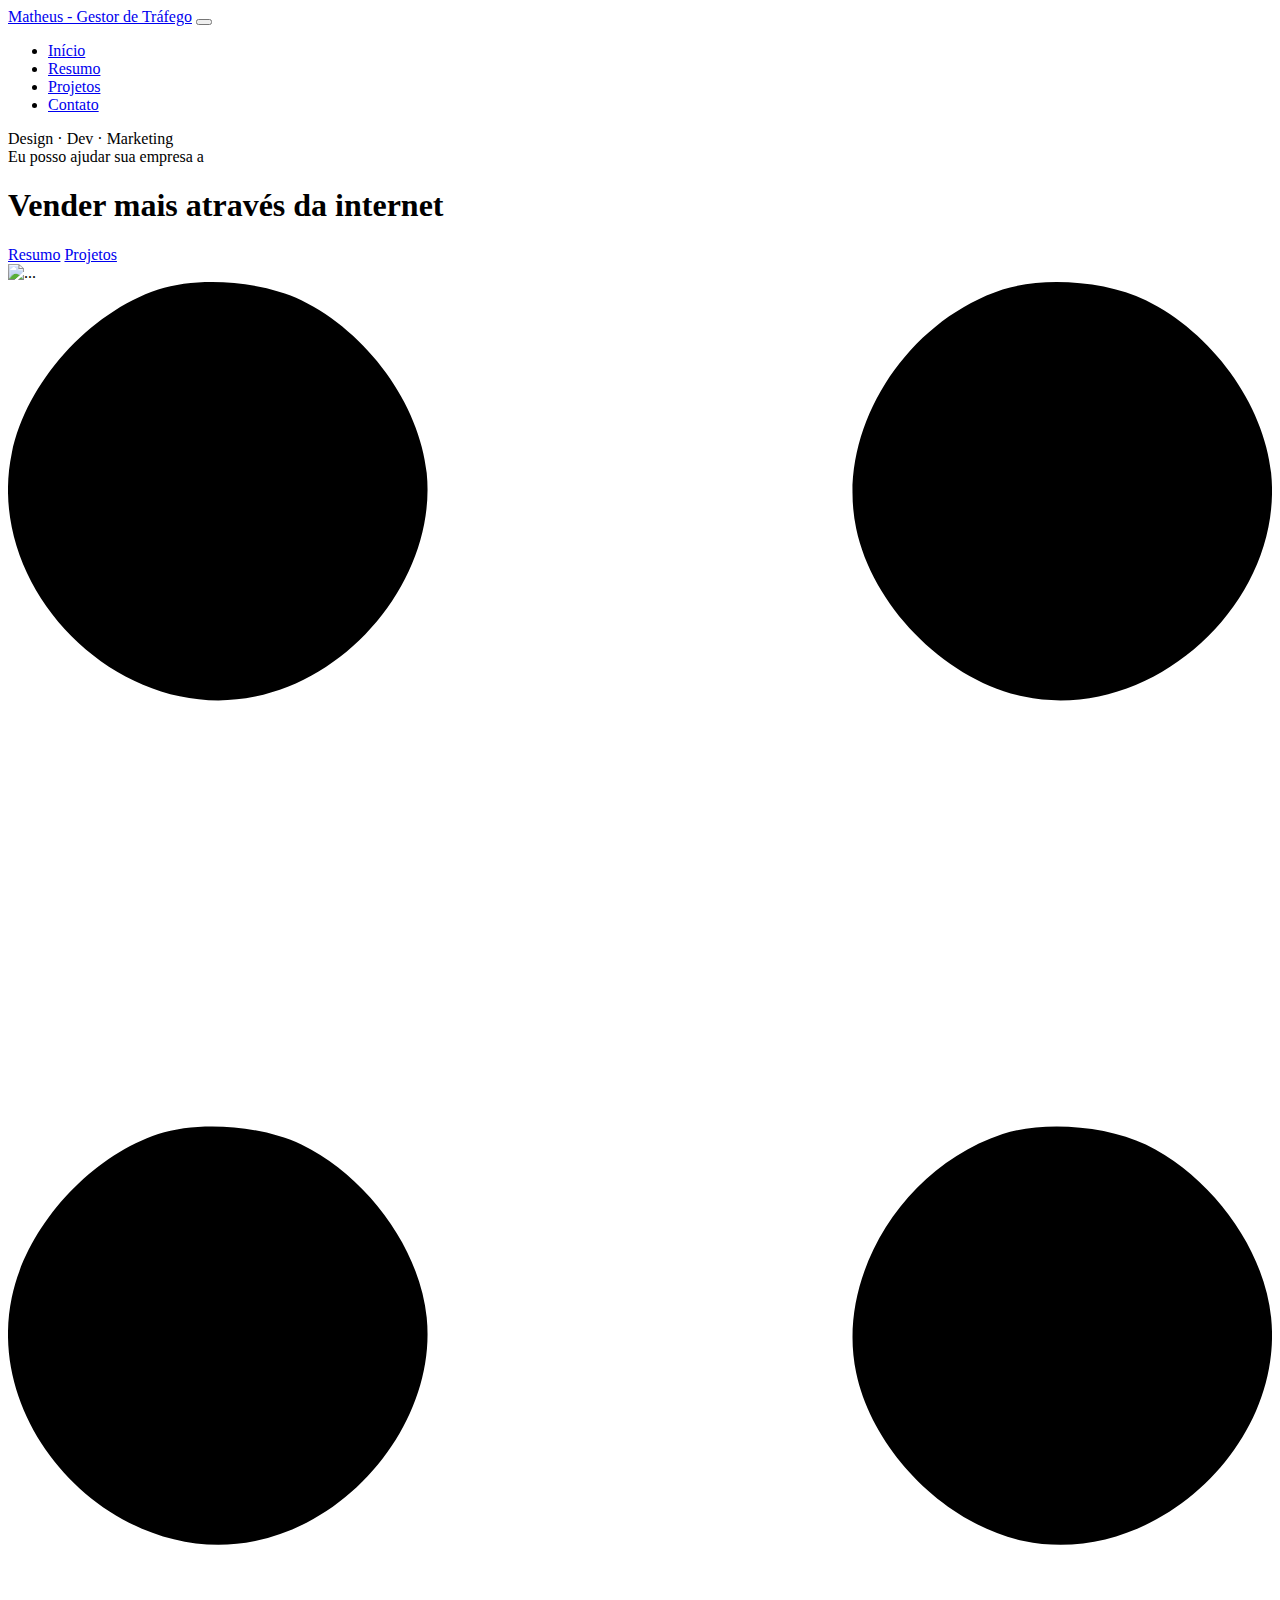
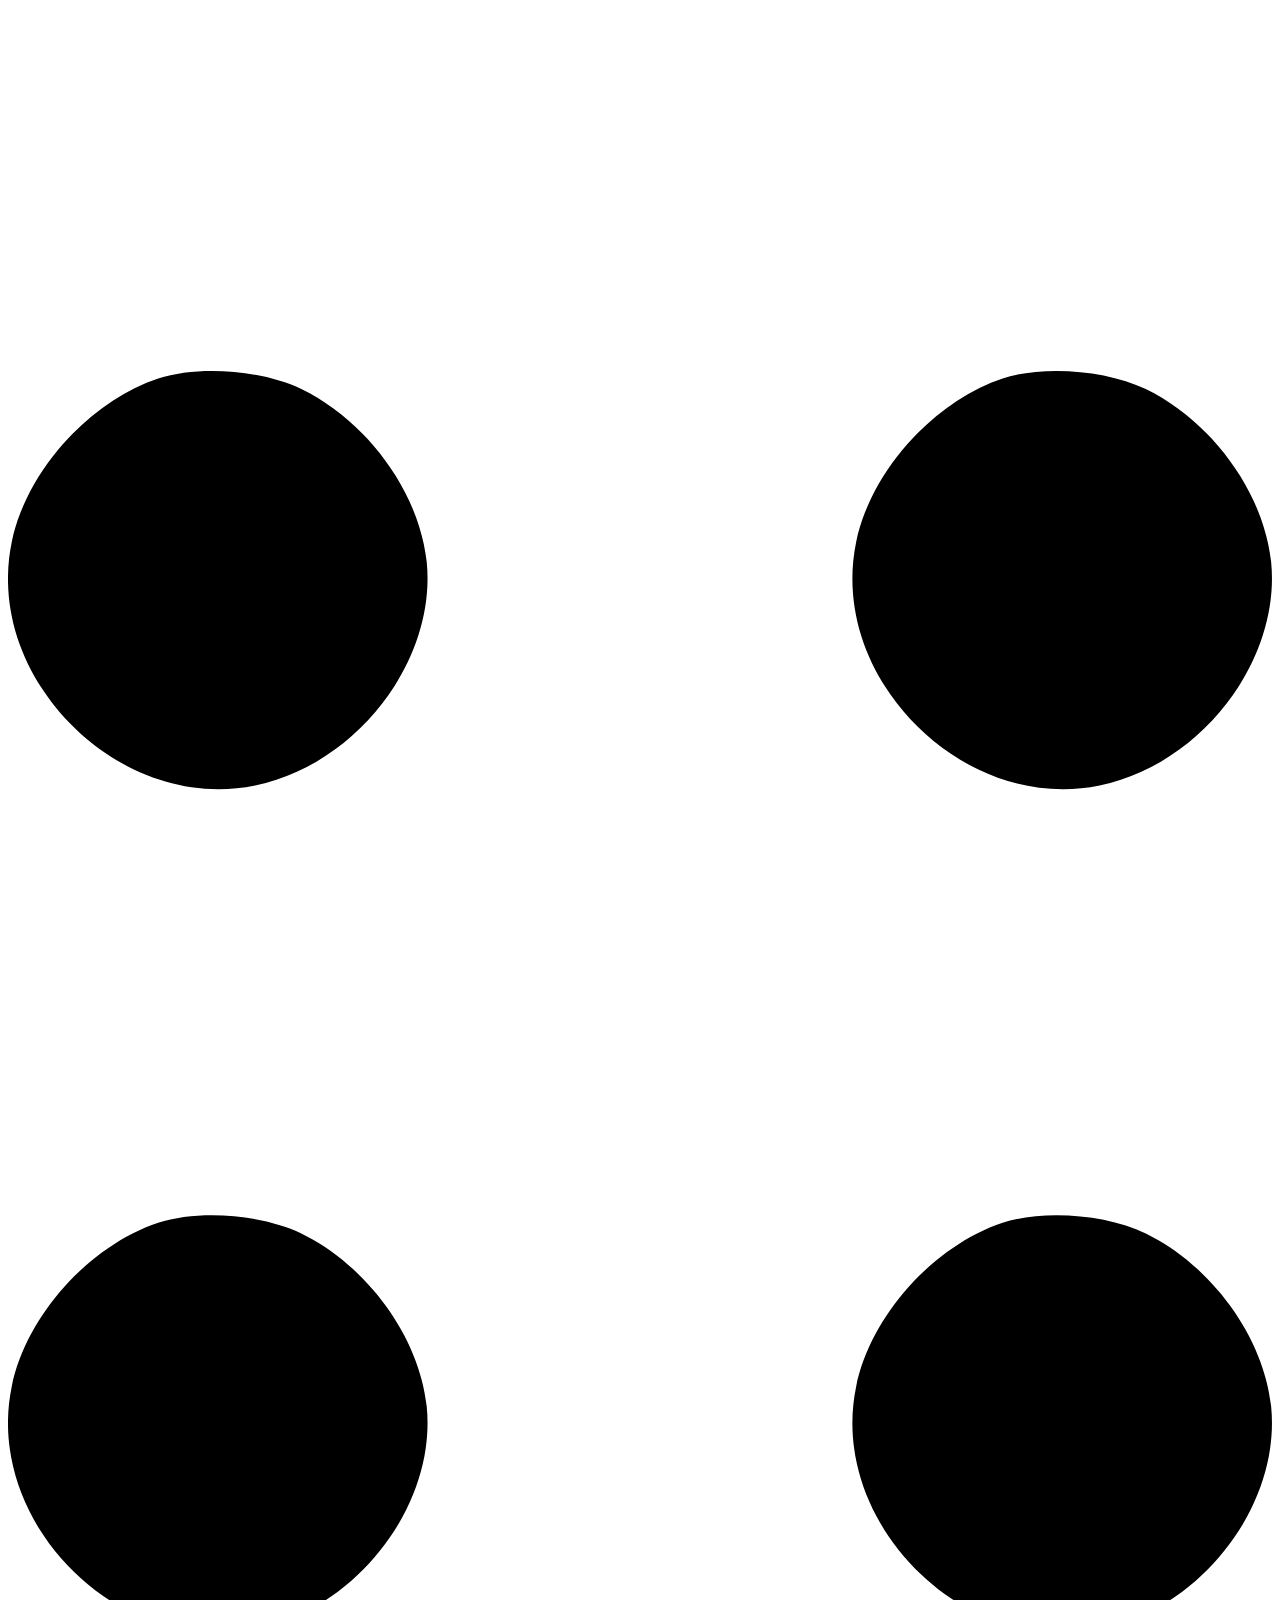
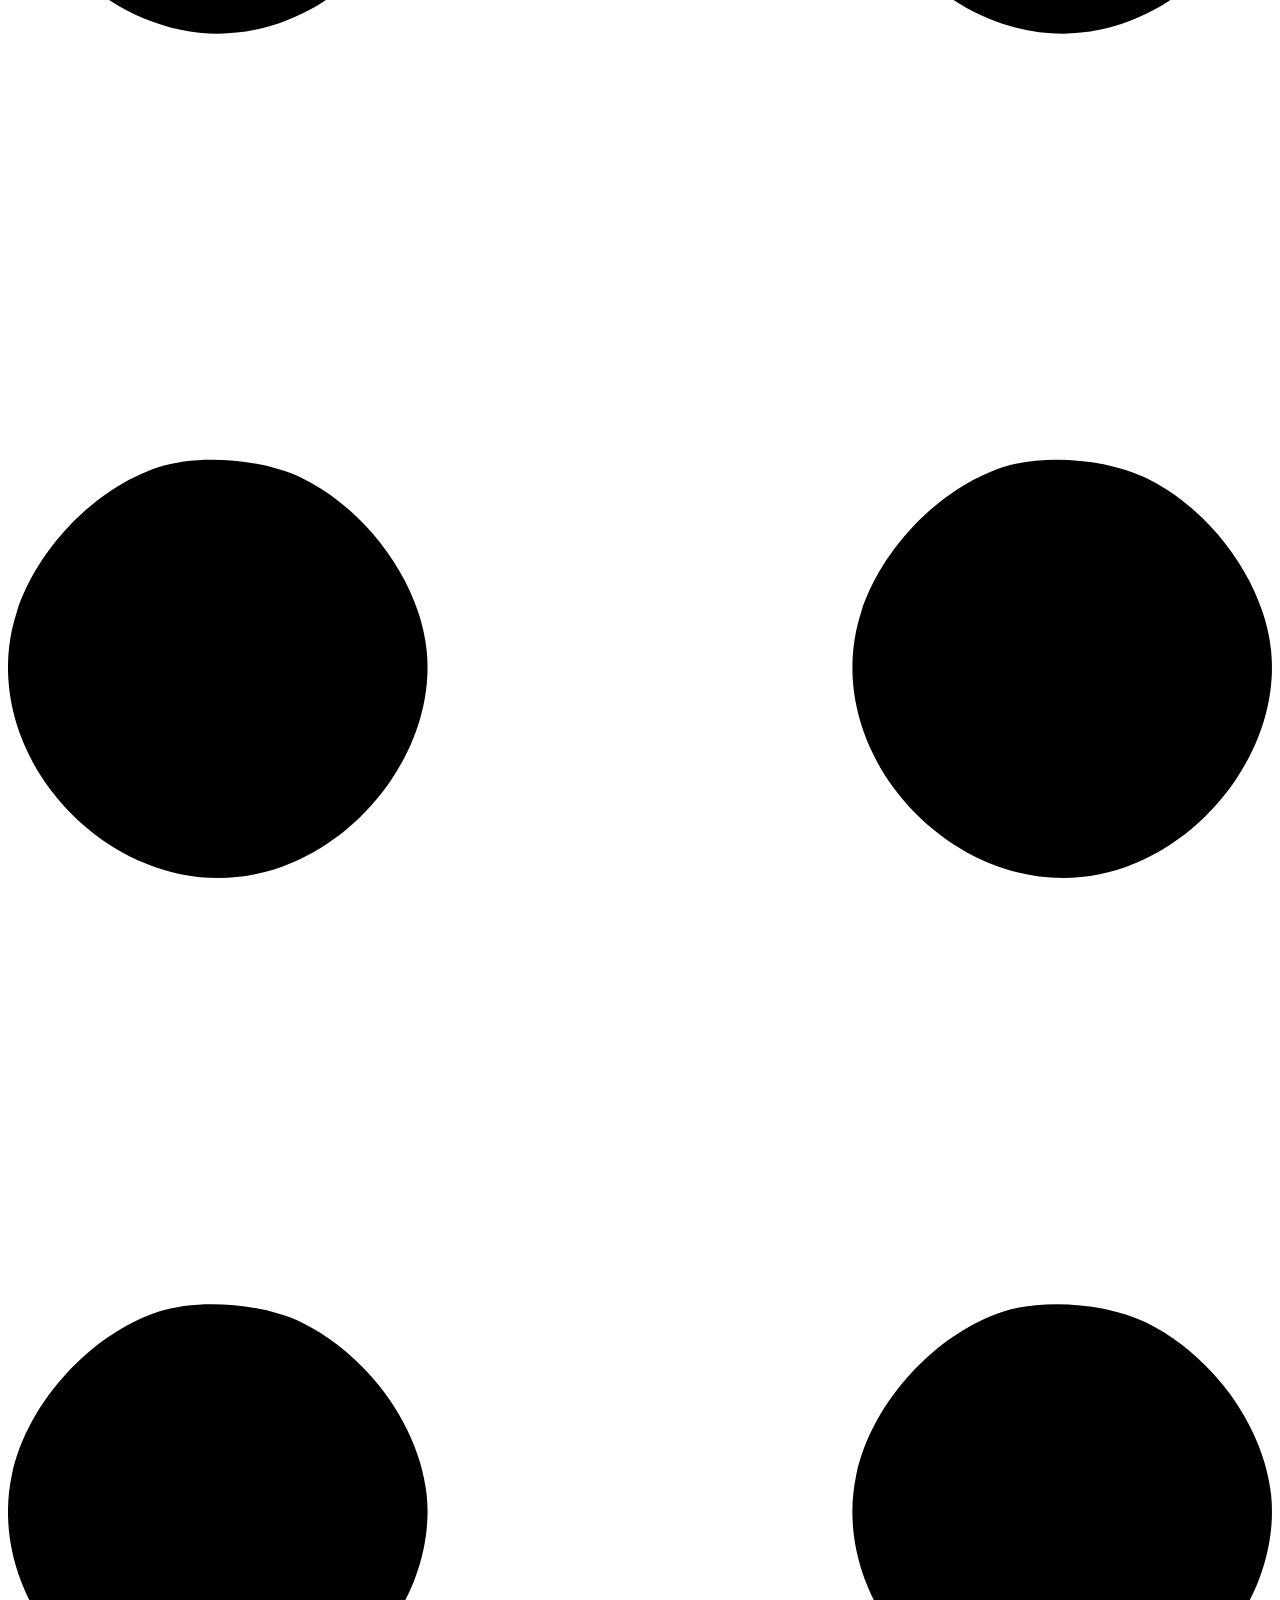
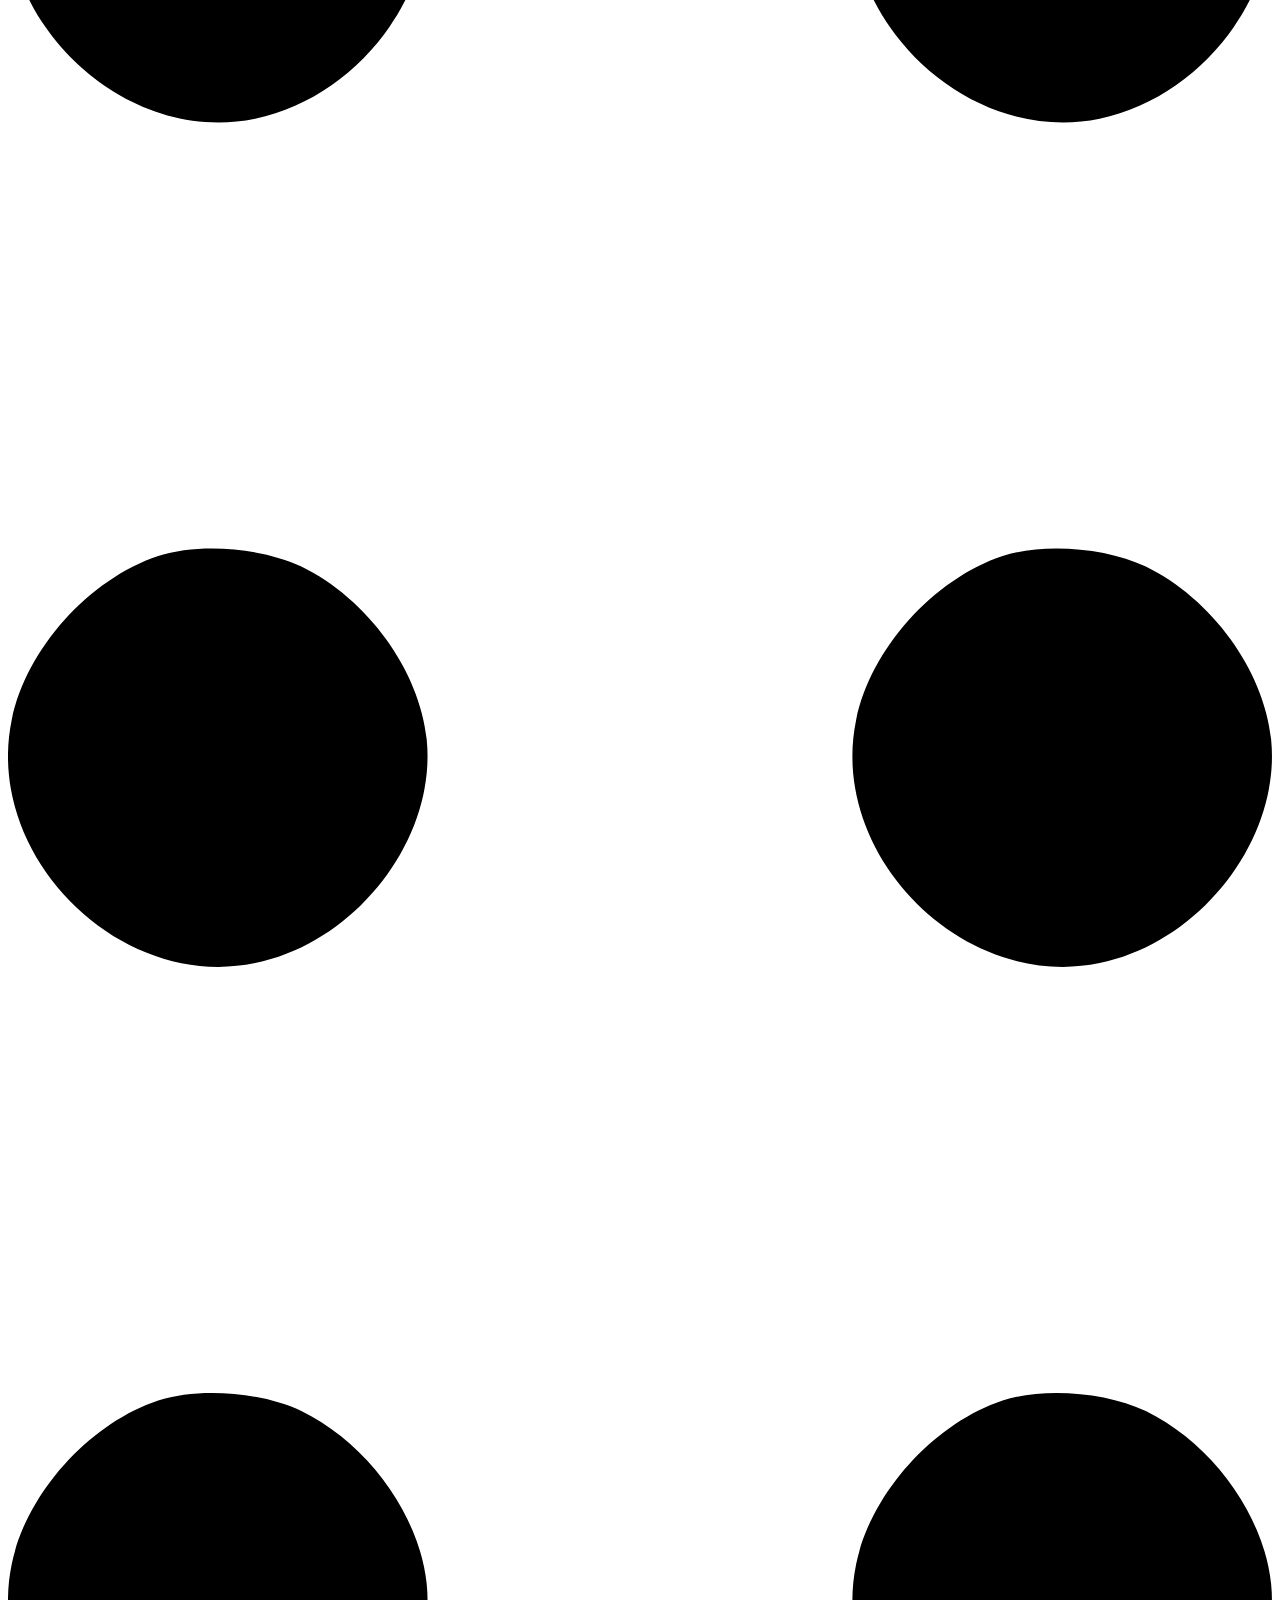
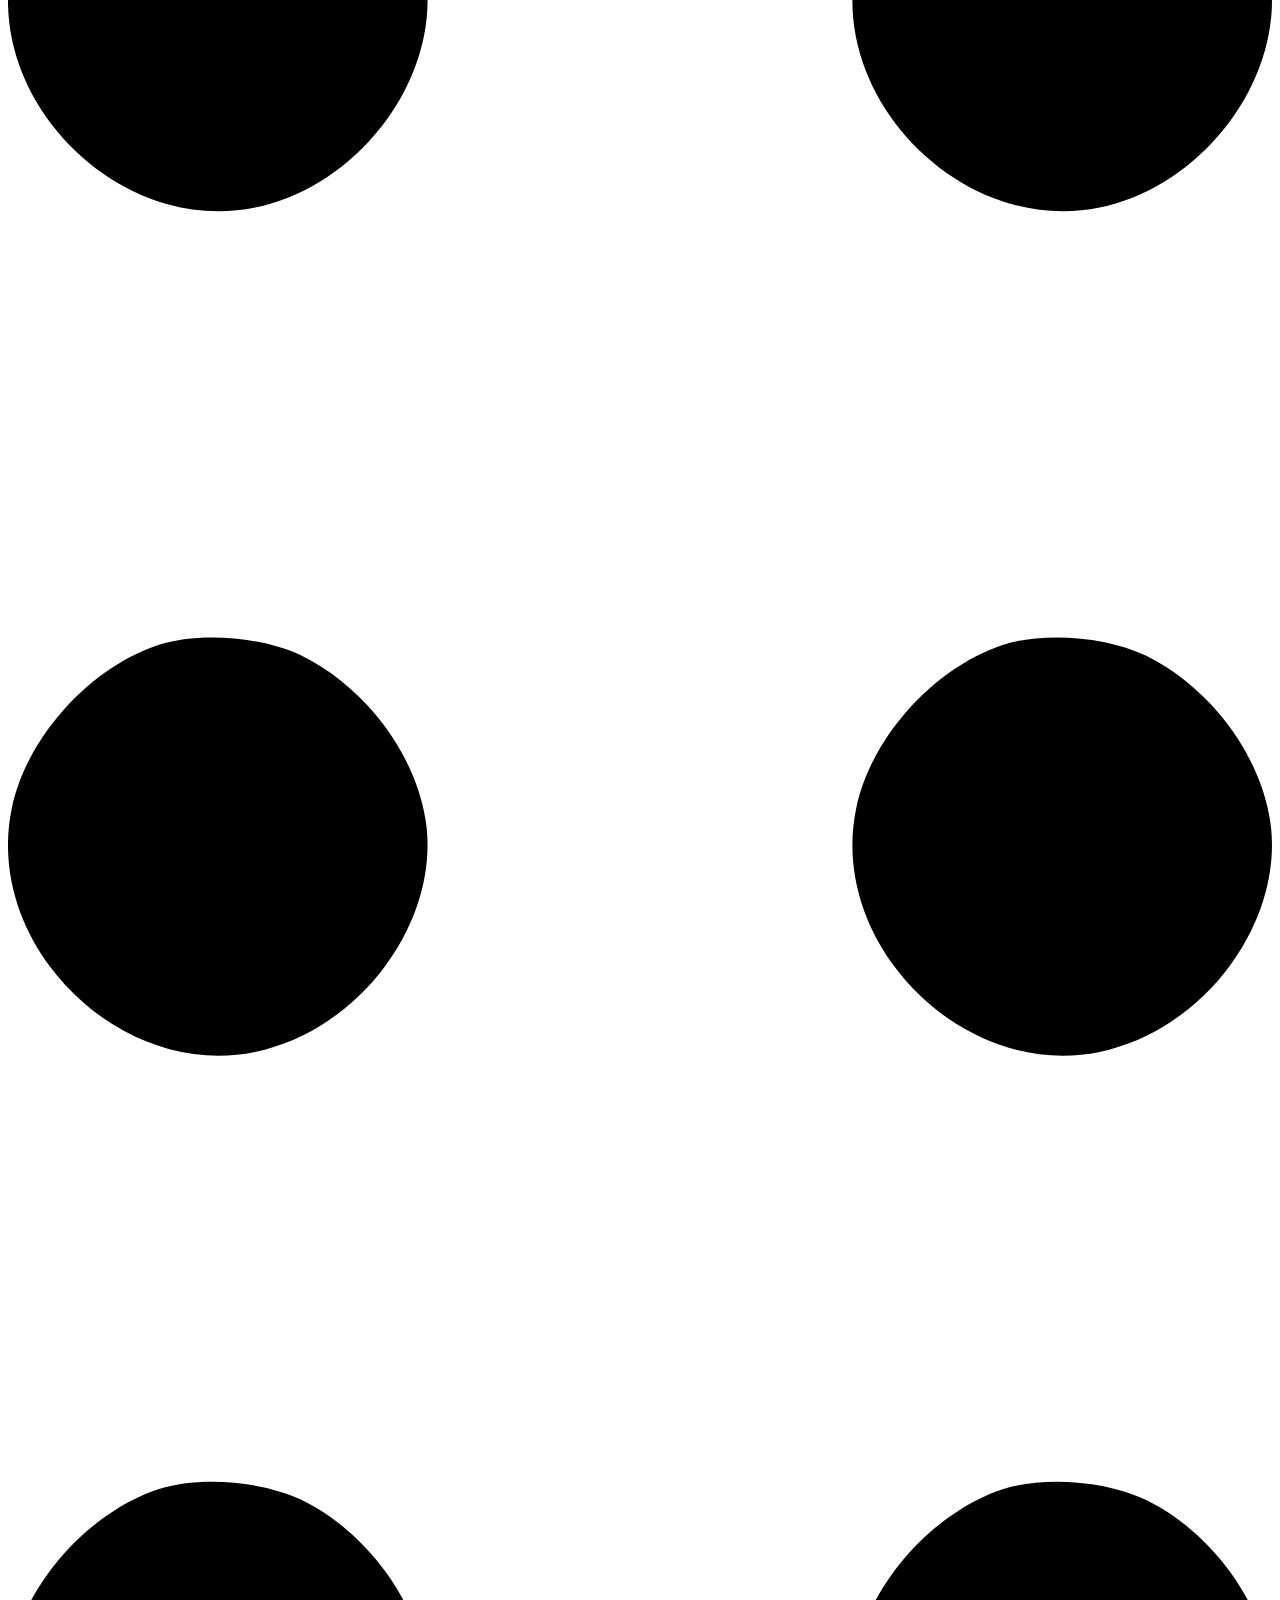
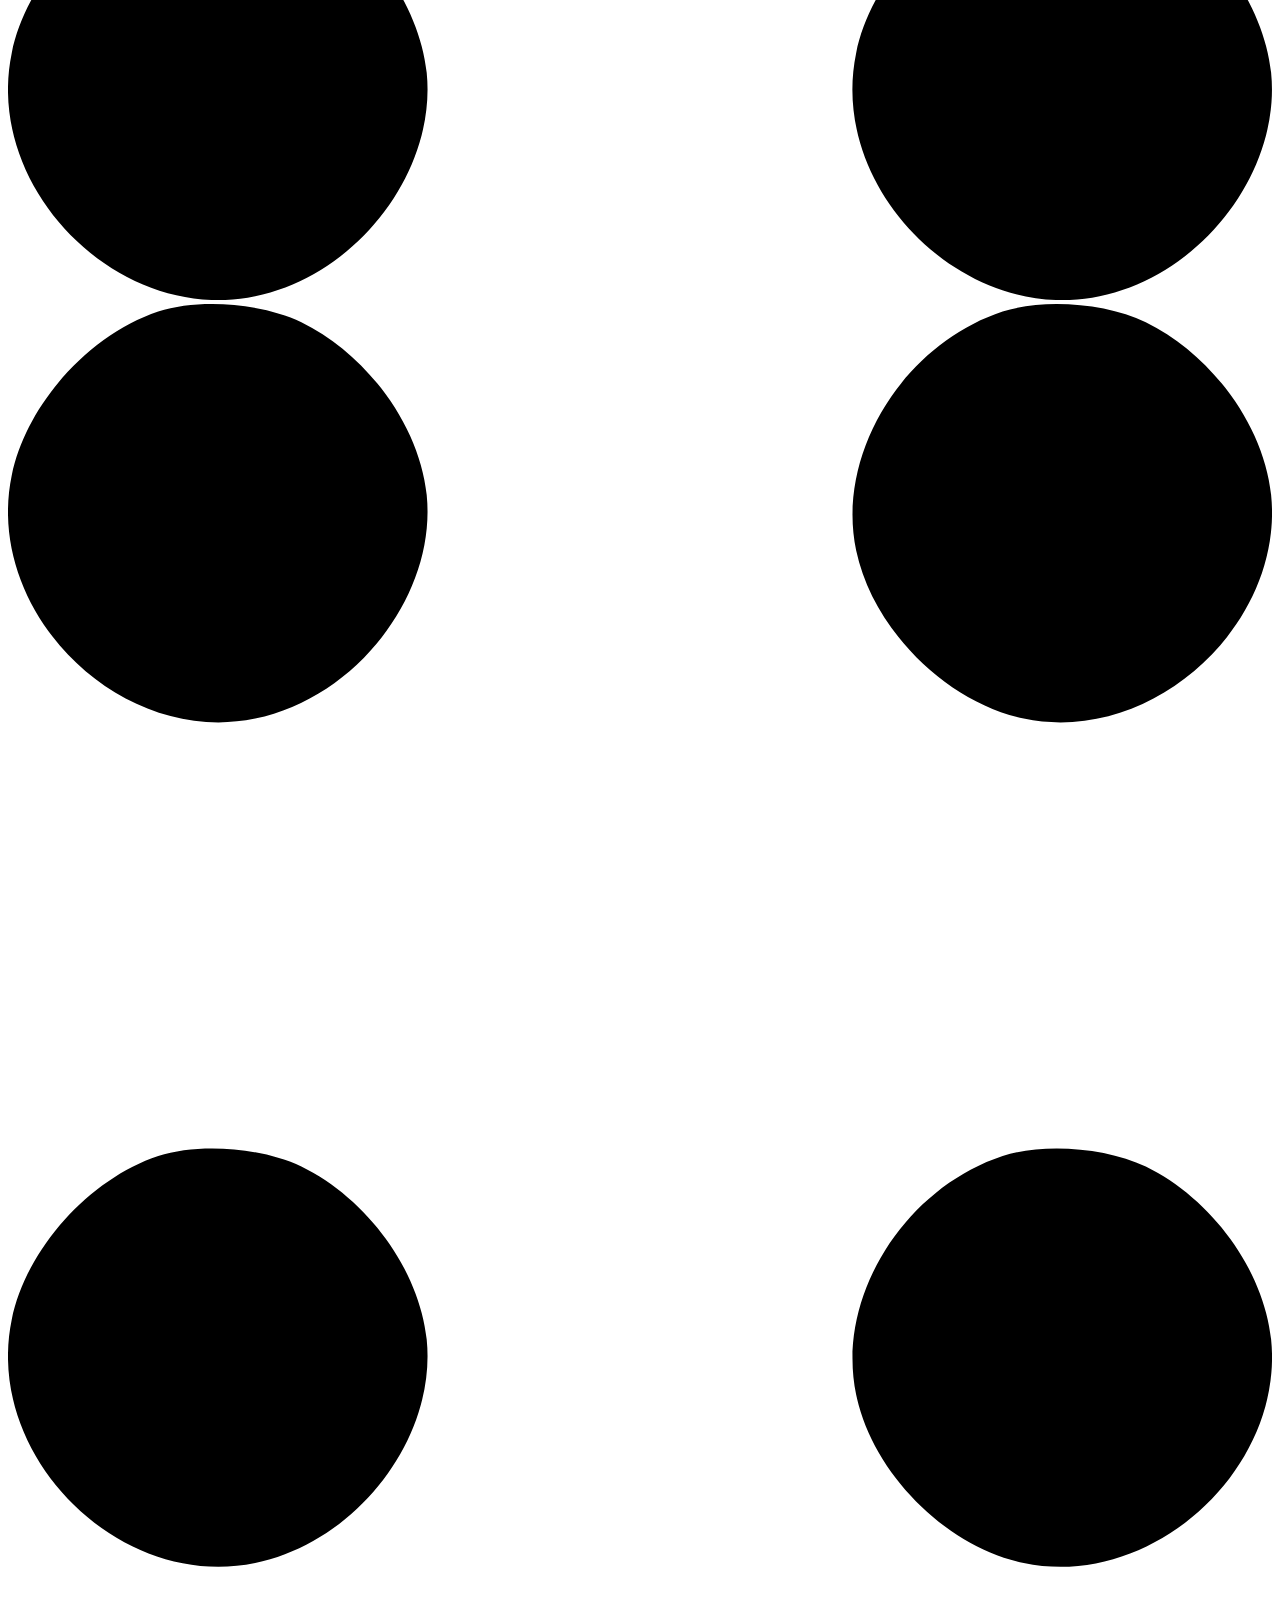
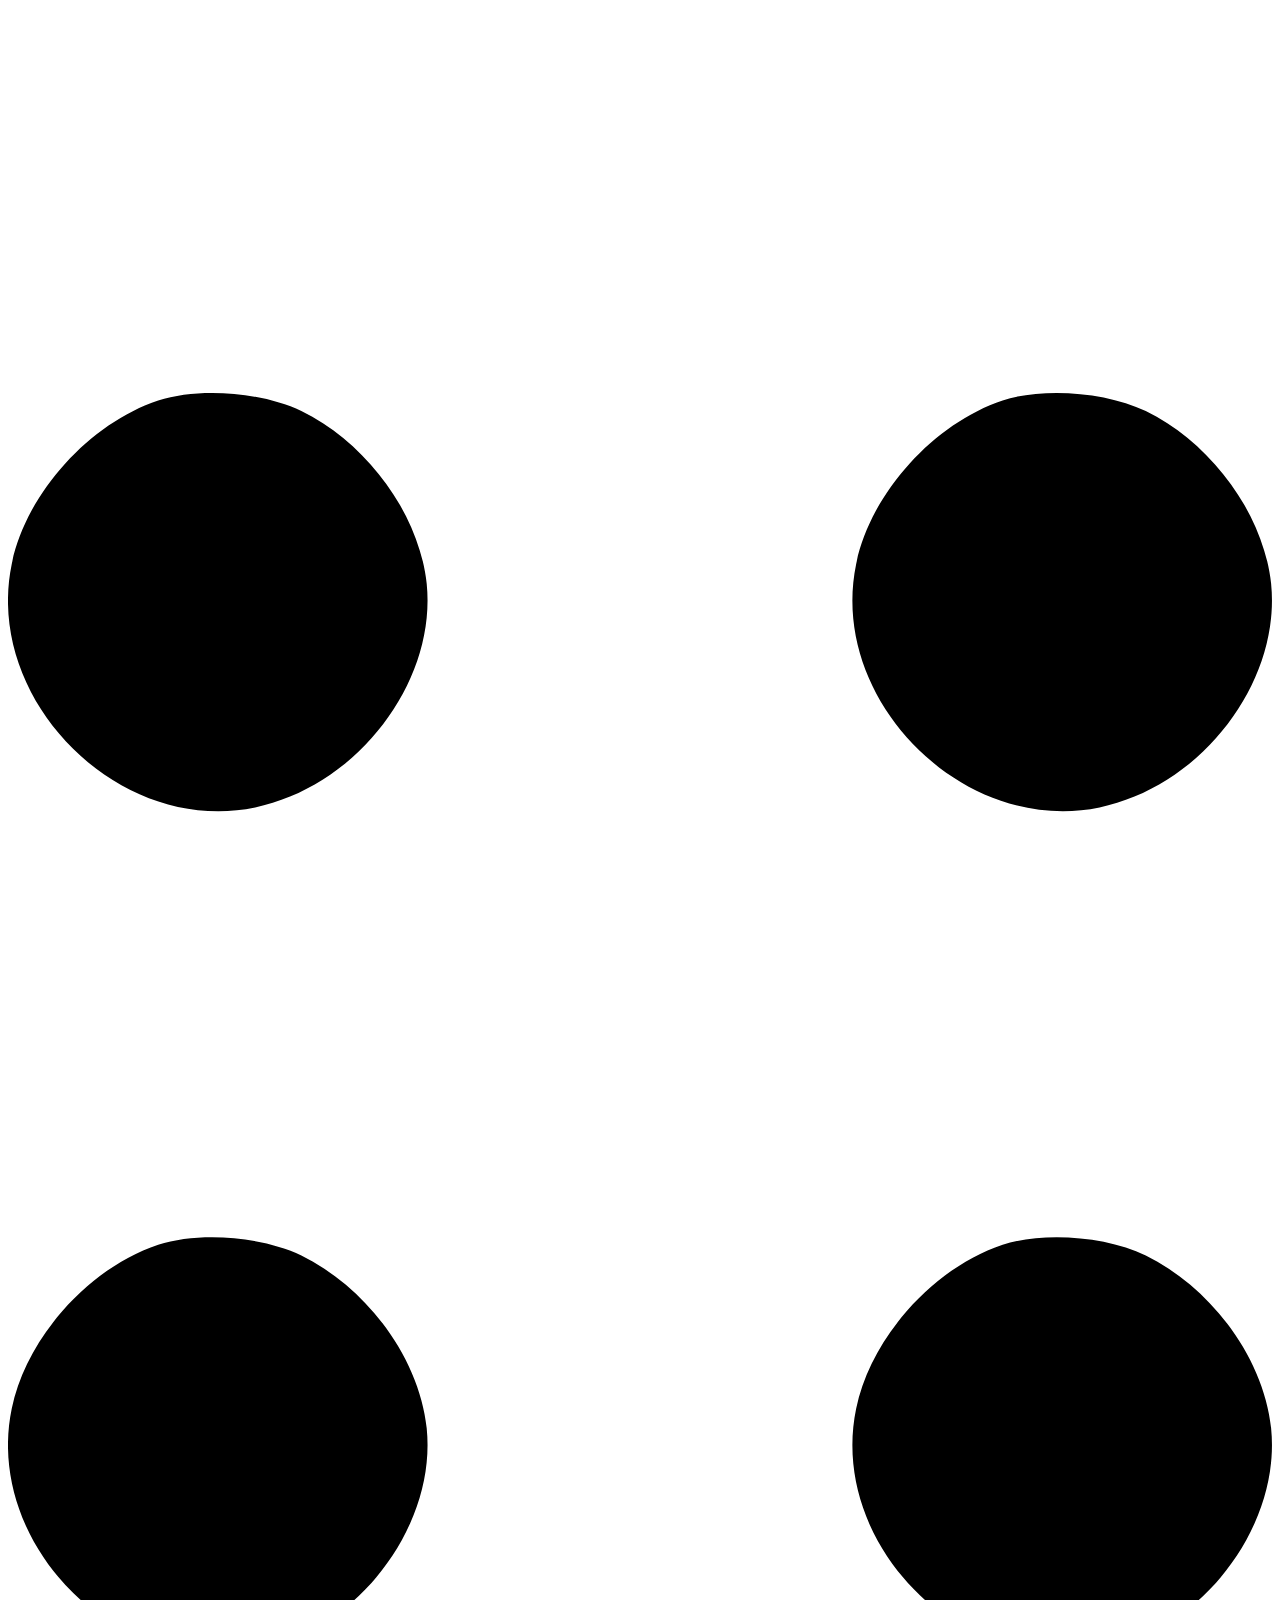
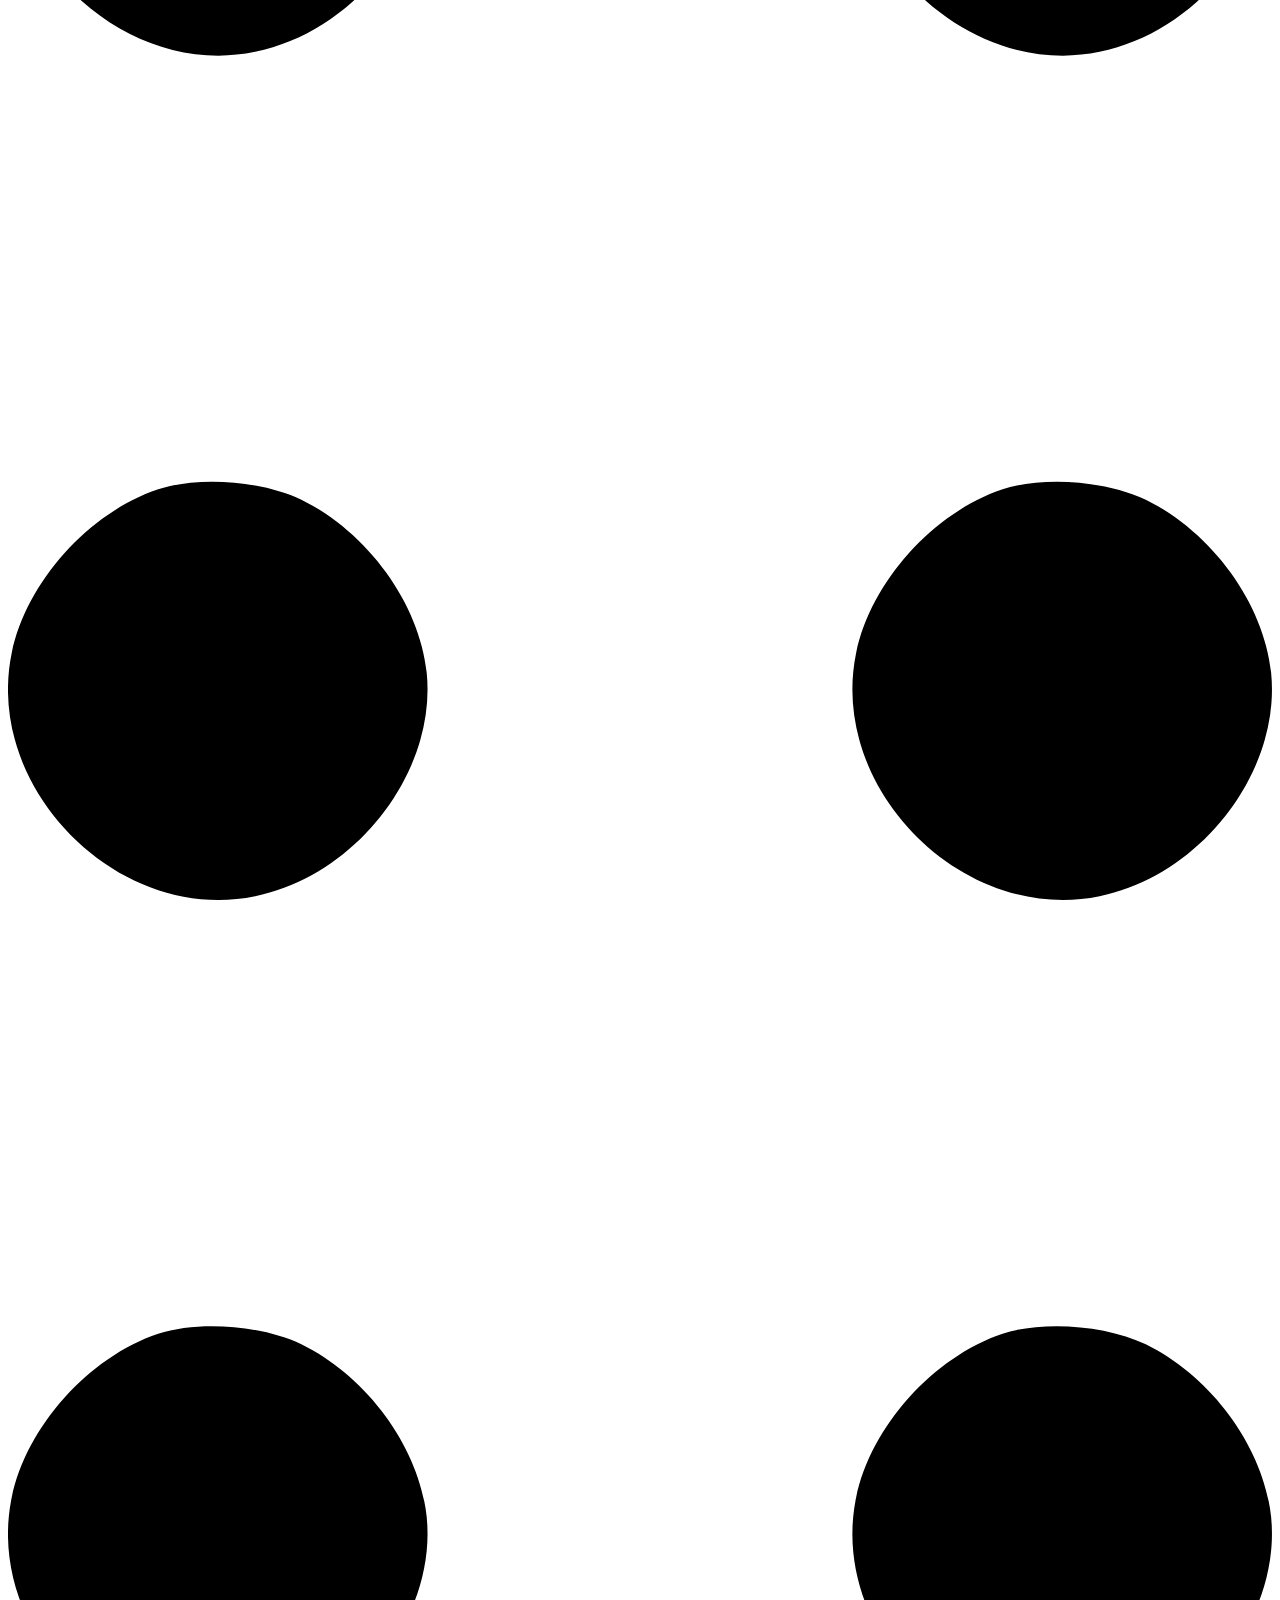
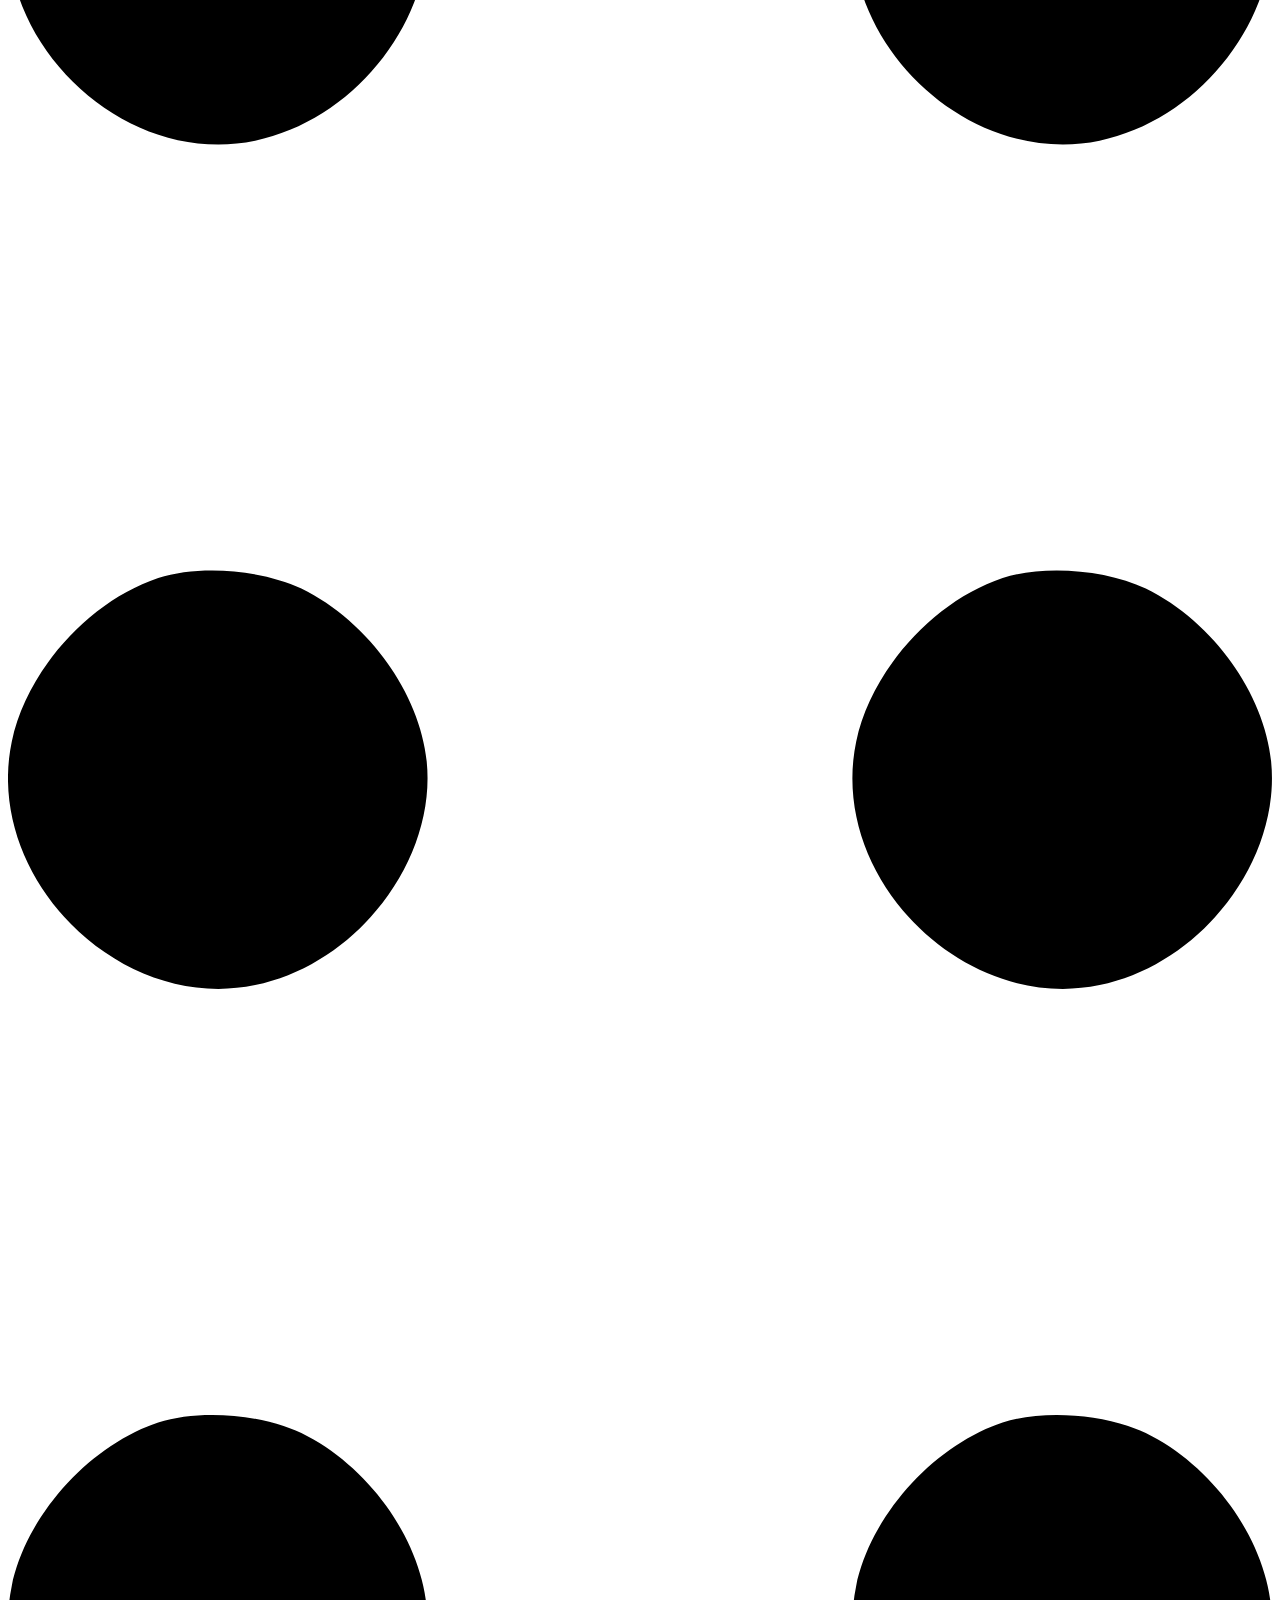
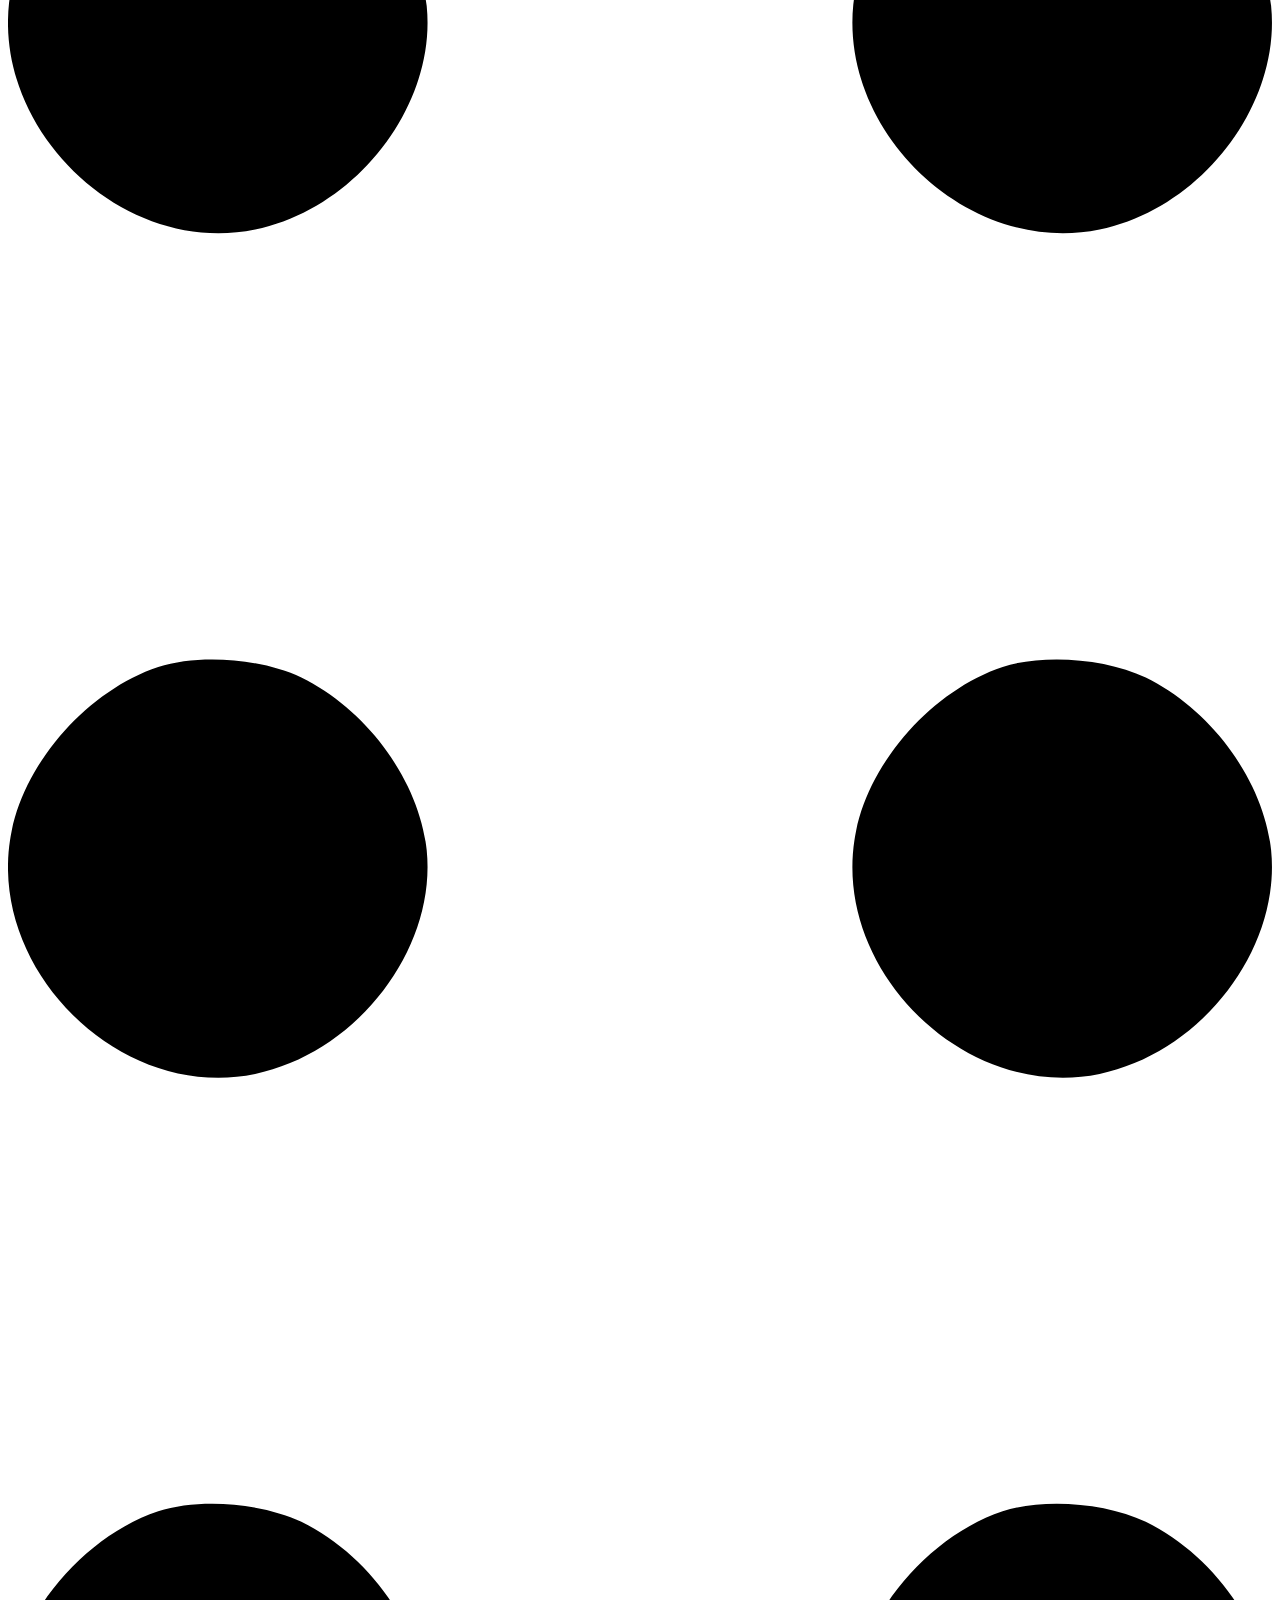
==== index.html @ b9c0b517 "Create index.html" ====
<!DOCTYPE html>
<html lang="en">
    <head>
        <meta charset="utf-8" />
        <meta name="viewport" content="width=device-width, initial-scale=1, shrink-to-fit=no" />
        <meta name="description" content="" />
        <meta name="author" content="" />
        <title>Matheus - Gestor de Tráfego</title>
        <!-- Favicon-->
        <link rel="icon" type="image/x-icon" href="assets/favicon.ico" />
        <!-- Custom Google font-->
        <link rel="preconnect" href="https://fonts.googleapis.com" />
        <link rel="preconnect" href="https://fonts.gstatic.com" crossorigin />
        <link href="https://fonts.googleapis.com/css2?family=Plus+Jakarta+Sans:wght@100;200;300;400;500;600;700;800;900&amp;display=swap" rel="stylesheet" />
        <!-- Bootstrap icons-->
        <link href="https://cdn.jsdelivr.net/npm/bootstrap-icons@1.8.1/font/bootstrap-icons.css" rel="stylesheet" />
        <!-- Core theme CSS (includes Bootstrap)-->
        <link href="css/styles.css" rel="stylesheet" />
    </head>
    <body class="d-flex flex-column h-100">
        <main class="flex-shrink-0">
            <!-- Navigation-->
            <nav class="navbar navbar-expand-lg navbar-light bg-white py-3">
                <div class="container px-5">
                    <a class="navbar-brand" href="index.html"><span class="fw-bolder text-primary">Matheus - Gestor de Tráfego</span></a>
                    <button class="navbar-toggler" type="button" data-bs-toggle="collapse" data-bs-target="#navbarSupportedContent" aria-controls="navbarSupportedContent" aria-expanded="false" aria-label="Toggle navigation"><span class="navbar-toggler-icon"></span></button>
                    <div class="collapse navbar-collapse" id="navbarSupportedContent">
                        <ul class="navbar-nav ms-auto mb-2 mb-lg-0 small fw-bolder">
                            <li class="nav-item"><a class="nav-link" href="index.html">Início</a></li>
                            <li class="nav-item"><a class="nav-link" href="resume.html">Resumo</a></li>
                            <li class="nav-item"><a class="nav-link" href="projects.html">Projetos</a></li>
                            <li class="nav-item"><a class="nav-link" href="contact.html">Contato</a></li>
                        </ul>
                    </div>
                </div>
            </nav>
            <!-- Header-->
            <header class="py-5">
                <div class="container px-5 pb-5">
                    <div class="row gx-5 align-items-center">
                        <div class="col-xxl-5">
                            <!-- Header text content-->
                            <div class="text-center text-xxl-start">
                                <div class="badge bg-gradient-primary-to-secondary text-white mb-4"><div class="text-uppercase">Design &middot; Dev &middot; Marketing</div></div>
                                <div class="fs-3 fw-light text-muted">Eu posso ajudar sua empresa a</div>
                                <h1 class="display-3 fw-bolder mb-5"><span class="text-gradient d-inline">Vender mais através da internet</span></h1>
                                <div class="d-grid gap-3 d-sm-flex justify-content-sm-center justify-content-xxl-start mb-3">
                                    <a class="btn btn-primary btn-lg px-5 py-3 me-sm-3 fs-6 fw-bolder" href="resume.html">Resumo</a>
                                    <a class="btn btn-outline-dark btn-lg px-5 py-3 fs-6 fw-bolder" href="projects.html">Projetos</a>
                                </div>
                            </div>
                        </div>
                        <div class="col-xxl-7">
                            <!-- Header profile picture-->
                            <div class="d-flex justify-content-center mt-5 mt-xxl-0">
                                <div class="profile bg-gradient-primary-to-secondary">
                                    <!-- TIP: For best results, use a photo with a transparent background like the demo example below-->
                                    <!-- Watch a tutorial on how to do this on YouTube (link)-->
                                    <img class="profile-img" src="assets/profile.png" alt="..." />
                                    <div class="dots-1">
                                        <!-- SVG Dots-->
                                        <svg version="1.1" xmlns="http://www.w3.org/2000/svg" xmlns:xlink="http://www.w3.org/1999/xlink" x="0px" y="0px" viewBox="0 0 191.6 1215.4" style="enable-background: new 0 0 191.6 1215.4" xml:space="preserve">
                                            <g transform="translate(0.000000,1280.000000) scale(0.100000,-0.100000)">
                                                <path d="M227.7,12788.6c-105-35-200-141-222-248c-43-206,163-412,369-369c155,32,275,190,260,339c-11,105-90,213-190,262        C383.7,12801.6,289.7,12808.6,227.7,12788.6z"></path>
                                                <path d="M1507.7,12788.6c-151-50-253-216-222-362c25-119,136-230,254-255c194-41,395,142,375,339c-11,105-90,213-190,262        C1663.7,12801.6,1569.7,12808.6,1507.7,12788.6z"></path>
                                                <path d="M227.7,11508.6c-105-35-200-141-222-248c-43-206,163-412,369-369c155,32,275,190,260,339c-11,105-90,213-190,262        C383.7,11521.6,289.7,11528.6,227.7,11508.6z"></path>
                                                <path d="M1507.7,11508.6c-151-50-253-216-222-362c25-119,136-230,254-255c194-41,395,142,375,339c-11,105-90,213-190,262        C1663.7,11521.6,1569.7,11528.6,1507.7,11508.6z"></path>
                                                <path d="M227.7,10228.6c-105-35-200-141-222-248c-43-206,163-412,369-369c155,32,275,190,260,339c-11,105-90,213-190,262        C383.7,10241.6,289.7,10248.6,227.7,10228.6z"></path>
                                                <path d="M1507.7,10228.6c-105-35-200-141-222-248c-43-206,163-412,369-369c155,32,275,190,260,339c-11,105-90,213-190,262        C1663.7,10241.6,1569.7,10248.6,1507.7,10228.6z"></path>
                                                <path d="M227.7,8948.6c-105-35-200-141-222-248c-43-206,163-412,369-369c155,32,275,190,260,339c-11,105-90,213-190,262        C383.7,8961.6,289.7,8968.6,227.7,8948.6z"></path>
                                                <path d="M1507.7,8948.6c-105-35-200-141-222-248c-43-206,163-412,369-369c155,32,275,190,260,339c-11,105-90,213-190,262        C1663.7,8961.6,1569.7,8968.6,1507.7,8948.6z"></path>
                                                <path d="M227.7,7668.6c-105-35-200-141-222-248c-43-206,163-412,369-369c155,32,275,190,260,339c-11,105-90,213-190,262        C383.7,7681.6,289.7,7688.6,227.7,7668.6z"></path>
                                                <path d="M1507.7,7668.6c-105-35-200-141-222-248c-43-206,163-412,369-369c155,32,275,190,260,339c-11,105-90,213-190,262        C1663.7,7681.6,1569.7,7688.6,1507.7,7668.6z"></path>
                                                <path d="M227.7,6388.6c-105-35-200-141-222-248c-43-206,163-412,369-369c155,32,275,190,260,339c-11,105-90,213-190,262        C383.7,6401.6,289.7,6408.6,227.7,6388.6z"></path>
                                                <path d="M1507.7,6388.6c-105-35-200-141-222-248c-43-206,163-412,369-369c155,32,275,190,260,339c-11,105-90,213-190,262        C1663.7,6401.6,1569.7,6408.6,1507.7,6388.6z"></path>
                                                <path d="M227.7,5108.6c-105-35-200-141-222-248c-43-206,163-412,369-369c155,32,275,190,260,339c-11,105-90,213-190,262        C383.7,5121.6,289.7,5128.6,227.7,5108.6z"></path>
                                                <path d="M1507.7,5108.6c-105-35-200-141-222-248c-43-206,163-412,369-369c155,32,275,190,260,339c-11,105-90,213-190,262        C1663.7,5121.6,1569.7,5128.6,1507.7,5108.6z"></path>
                                                <path d="M227.7,3828.6c-105-35-200-141-222-248c-43-206,163-412,369-369c155,32,275,190,260,339c-11,105-90,213-190,262        C383.7,3841.6,289.7,3848.6,227.7,3828.6z"></path>
                                                <path d="M1507.7,3828.6c-105-35-200-141-222-248c-43-206,163-412,369-369c155,32,275,190,260,339c-11,105-90,213-190,262        C1663.7,3841.6,1569.7,3848.6,1507.7,3828.6z"></path>
                                                <path d="M227.7,2548.6c-105-35-200-141-222-248c-43-206,163-412,369-369c155,32,275,190,260,339c-11,105-90,213-190,262        C383.7,2561.6,289.7,2568.6,227.7,2548.6z"></path>
                                                <path d="M1507.7,2548.6c-105-35-200-141-222-248c-43-206,163-412,369-369c155,32,275,190,260,339c-11,105-90,213-190,262        C1663.7,2561.6,1569.7,2568.6,1507.7,2548.6z"></path>
                                                <path d="M227.7,1268.6c-105-35-200-141-222-248c-43-206,163-412,369-369c155,32,275,190,260,339c-11,105-90,213-190,262        C383.7,1281.6,289.7,1288.6,227.7,1268.6z"></path>
                                                <path d="M1507.7,1268.6c-105-35-200-141-222-248c-43-206,163-412,369-369c155,32,275,190,260,339c-11,105-90,213-190,262        C1663.7,1281.6,1569.7,1288.6,1507.7,1268.6z"></path>
                                            </g>
                                        </svg>
                                        <!-- END of SVG dots-->
                                    </div>
                                    <div class="dots-2">
                                        <!-- SVG Dots-->
                                        <svg version="1.1" xmlns="http://www.w3.org/2000/svg" xmlns:xlink="http://www.w3.org/1999/xlink" x="0px" y="0px" viewBox="0 0 191.6 1215.4" style="enable-background: new 0 0 191.6 1215.4" xml:space="preserve">
                                            <g transform="translate(0.000000,1280.000000) scale(0.100000,-0.100000)">
                                                <path d="M227.7,12788.6c-105-35-200-141-222-248c-43-206,163-412,369-369c155,32,275,190,260,339c-11,105-90,213-190,262        C383.7,12801.6,289.7,12808.6,227.7,12788.6z"></path>
                                                <path d="M1507.7,12788.6c-151-50-253-216-222-362c25-119,136-230,254-255c194-41,395,142,375,339c-11,105-90,213-190,262        C1663.7,12801.6,1569.7,12808.6,1507.7,12788.6z"></path>
                                                <path d="M227.7,11508.6c-105-35-200-141-222-248c-43-206,163-412,369-369c155,32,275,190,260,339c-11,105-90,213-190,262        C383.7,11521.6,289.7,11528.6,227.7,11508.6z"></path>
                                                <path d="M1507.7,11508.6c-151-50-253-216-222-362c25-119,136-230,254-255c194-41,395,142,375,339c-11,105-90,213-190,262        C1663.7,11521.6,1569.7,11528.6,1507.7,11508.6z"></path>
                                                <path d="M227.7,10228.6c-105-35-200-141-222-248c-43-206,163-412,369-369c155,32,275,190,260,339c-11,105-90,213-190,262        C383.7,10241.6,289.7,10248.6,227.7,10228.6z"></path>
                                                <path d="M1507.7,10228.6c-105-35-200-141-222-248c-43-206,163-412,369-369c155,32,275,190,260,339c-11,105-90,213-190,262        C1663.7,10241.6,1569.7,10248.6,1507.7,10228.6z"></path>
                                                <path d="M227.7,8948.6c-105-35-200-141-222-248c-43-206,163-412,369-369c155,32,275,190,260,339c-11,105-90,213-190,262        C383.7,8961.6,289.7,8968.6,227.7,8948.6z"></path>
                                                <path d="M1507.7,8948.6c-105-35-200-141-222-248c-43-206,163-412,369-369c155,32,275,190,260,339c-11,105-90,213-190,262        C1663.7,8961.6,1569.7,8968.6,1507.7,8948.6z"></path>
                                                <path d="M227.7,7668.6c-105-35-200-141-222-248c-43-206,163-412,369-369c155,32,275,190,260,339c-11,105-90,213-190,262        C383.7,7681.6,289.7,7688.6,227.7,7668.6z"></path>
                                                <path d="M1507.7,7668.6c-105-35-200-141-222-248c-43-206,163-412,369-369c155,32,275,190,260,339c-11,105-90,213-190,262        C1663.7,7681.6,1569.7,7688.6,1507.7,7668.6z"></path>
                                                <path d="M227.7,6388.6c-105-35-200-141-222-248c-43-206,163-412,369-369c155,32,275,190,260,339c-11,105-90,213-190,262        C383.7,6401.6,289.7,6408.6,227.7,6388.6z"></path>
                                                <path d="M1507.7,6388.6c-105-35-200-141-222-248c-43-206,163-412,369-369c155,32,275,190,260,339c-11,105-90,213-190,262        C1663.7,6401.6,1569.7,6408.6,1507.7,6388.6z"></path>
                                                <path d="M227.7,5108.6c-105-35-200-141-222-248c-43-206,163-412,369-369c155,32,275,190,260,339c-11,105-90,213-190,262        C383.7,5121.6,289.7,5128.6,227.7,5108.6z"></path>
                                                <path d="M1507.7,5108.6c-105-35-200-141-222-248c-43-206,163-412,369-369c155,32,275,190,260,339c-11,105-90,213-190,262        C1663.7,5121.6,1569.7,5128.6,1507.7,5108.6z"></path>
                                                <path d="M227.7,3828.6c-105-35-200-141-222-248c-43-206,163-412,369-369c155,32,275,190,260,339c-11,105-90,213-190,262        C383.7,3841.6,289.7,3848.6,227.7,3828.6z"></path>
                                                <path d="M1507.7,3828.6c-105-35-200-141-222-248c-43-206,163-412,369-369c155,32,275,190,260,339c-11,105-90,213-190,262        C1663.7,3841.6,1569.7,3848.6,1507.7,3828.6z"></path>
                                                <path d="M227.7,2548.6c-105-35-200-141-222-248c-43-206,163-412,369-369c155,32,275,190,260,339c-11,105-90,213-190,262        C383.7,2561.6,289.7,2568.6,227.7,2548.6z"></path>
                                                <path d="M1507.7,2548.6c-105-35-200-141-222-248c-43-206,163-412,369-369c155,32,275,190,260,339c-11,105-90,213-190,262        C1663.7,2561.6,1569.7,2568.6,1507.7,2548.6z"></path>
                                                <path d="M227.7,1268.6c-105-35-200-141-222-248c-43-206,163-412,369-369c155,32,275,190,260,339c-11,105-90,213-190,262        C383.7,1281.6,289.7,1288.6,227.7,1268.6z"></path>
                                                <path d="M1507.7,1268.6c-105-35-200-141-222-248c-43-206,163-412,369-369c155,32,275,190,260,339c-11,105-90,213-190,262        C1663.7,1281.6,1569.7,1288.6,1507.7,1268.6z"></path>
                                            </g>
                                        </svg>
                                        <!-- END of SVG dots-->
                                    </div>
                                    <div class="dots-3">
                                        <!-- SVG Dots-->
                                        <svg version="1.1" xmlns="http://www.w3.org/2000/svg" xmlns:xlink="http://www.w3.org/1999/xlink" x="0px" y="0px" viewBox="0 0 191.6 1215.4" style="enable-background: new 0 0 191.6 1215.4" xml:space="preserve">
                                            <g transform="translate(0.000000,1280.000000) scale(0.100000,-0.100000)">
                                                <path d="M227.7,12788.6c-105-35-200-141-222-248c-43-206,163-412,369-369c155,32,275,190,260,339c-11,105-90,213-190,262        C383.7,12801.6,289.7,12808.6,227.7,12788.6z"></path>
                                                <path d="M1507.7,12788.6c-151-50-253-216-222-362c25-119,136-230,254-255c194-41,395,142,375,339c-11,105-90,213-190,262        C1663.7,12801.6,1569.7,12808.6,1507.7,12788.6z"></path>
                                                <path d="M227.7,11508.6c-105-35-200-141-222-248c-43-206,163-412,369-369c155,32,275,190,260,339c-11,105-90,213-190,262        C383.7,11521.6,289.7,11528.6,227.7,11508.6z"></path>
                                                <path d="M1507.7,11508.6c-151-50-253-216-222-362c25-119,136-230,254-255c194-41,395,142,375,339c-11,105-90,213-190,262        C1663.7,11521.6,1569.7,11528.6,1507.7,11508.6z"></path>
                                                <path d="M227.7,10228.6c-105-35-200-141-222-248c-43-206,163-412,369-369c155,32,275,190,260,339c-11,105-90,213-190,262        C383.7,10241.6,289.7,10248.6,227.7,10228.6z"></path>
                                                <path d="M1507.7,10228.6c-105-35-200-141-222-248c-43-206,163-412,369-369c155,32,275,190,260,339c-11,105-90,213-190,262        C1663.7,10241.6,1569.7,10248.6,1507.7,10228.6z"></path>
                                                <path d="M227.7,8948.6c-105-35-200-141-222-248c-43-206,163-412,369-369c155,32,275,190,260,339c-11,105-90,213-190,262        C383.7,8961.6,289.7,8968.6,227.7,8948.6z"></path>
                                                <path d="M1507.7,8948.6c-105-35-200-141-222-248c-43-206,163-412,369-369c155,32,275,190,260,339c-11,105-90,213-190,262        C1663.7,8961.6,1569.7,8968.6,1507.7,8948.6z"></path>
                                                <path d="M227.7,7668.6c-105-35-200-141-222-248c-43-206,163-412,369-369c155,32,275,190,260,339c-11,105-90,213-190,262        C383.7,7681.6,289.7,7688.6,227.7,7668.6z"></path>
                                                <path d="M1507.7,7668.6c-105-35-200-141-222-248c-43-206,163-412,369-369c155,32,275,190,260,339c-11,105-90,213-190,262        C1663.7,7681.6,1569.7,7688.6,1507.7,7668.6z"></path>
                                                <path d="M227.7,6388.6c-105-35-200-141-222-248c-43-206,163-412,369-369c155,32,275,190,260,339c-11,105-90,213-190,262        C383.7,6401.6,289.7,6408.6,227.7,6388.6z"></path>
                                                <path d="M1507.7,6388.6c-105-35-200-141-222-248c-43-206,163-412,369-369c155,32,275,190,260,339c-11,105-90,213-190,262        C1663.7,6401.6,1569.7,6408.6,1507.7,6388.6z"></path>
                                                <path d="M227.7,5108.6c-105-35-200-141-222-248c-43-206,163-412,369-369c155,32,275,190,260,339c-11,105-90,213-190,262        C383.7,5121.6,289.7,5128.6,227.7,5108.6z"></path>
                                                <path d="M1507.7,5108.6c-105-35-200-141-222-248c-43-206,163-412,369-369c155,32,275,190,260,339c-11,105-90,213-190,262        C1663.7,5121.6,1569.7,5128.6,1507.7,5108.6z"></path>
                                                <path d="M227.7,3828.6c-105-35-200-141-222-248c-43-206,163-412,369-369c155,32,275,190,260,339c-11,105-90,213-190,262        C383.7,3841.6,289.7,3848.6,227.7,3828.6z"></path>
                                                <path d="M1507.7,3828.6c-105-35-200-141-222-248c-43-206,163-412,369-369c155,32,275,190,260,339c-11,105-90,213-190,262        C1663.7,3841.6,1569.7,3848.6,1507.7,3828.6z"></path>
                                                <path d="M227.7,2548.6c-105-35-200-141-222-248c-43-206,163-412,369-369c155,32,275,190,260,339c-11,105-90,213-190,262        C383.7,2561.6,289.7,2568.6,227.7,2548.6z"></path>
                                                <path d="M1507.7,2548.6c-105-35-200-141-222-248c-43-206,163-412,369-369c155,32,275,190,260,339c-11,105-90,213-190,262        C1663.7,2561.6,1569.7,2568.6,1507.7,2548.6z"></path>
                                                <path d="M227.7,1268.6c-105-35-200-141-222-248c-43-206,163-412,369-369c155,32,275,190,260,339c-11,105-90,213-190,262        C383.7,1281.6,289.7,1288.6,227.7,1268.6z"></path>
                                                <path d="M1507.7,1268.6c-105-35-200-141-222-248c-43-206,163-412,369-369c155,32,275,190,260,339c-11,105-90,213-190,262        C1663.7,1281.6,1569.7,1288.6,1507.7,1268.6z"></path>
                                            </g>
                                        </svg>
                                        <!-- END of SVG dots-->
                                    </div>
                                    <div class="dots-4">
                                        <!-- SVG Dots-->
                                        <svg version="1.1" xmlns="http://www.w3.org/2000/svg" xmlns:xlink="http://www.w3.org/1999/xlink" x="0px" y="0px" viewBox="0 0 191.6 1215.4" style="enable-background: new 0 0 191.6 1215.4" xml:space="preserve">
                                            <g transform="translate(0.000000,1280.000000) scale(0.100000,-0.100000)">
                                                <path d="M227.7,12788.6c-105-35-200-141-222-248c-43-206,163-412,369-369c155,32,275,190,260,339c-11,105-90,213-190,262        C383.7,12801.6,289.7,12808.6,227.7,12788.6z"></path>
                                                <path d="M1507.7,12788.6c-151-50-253-216-222-362c25-119,136-230,254-255c194-41,395,142,375,339c-11,105-90,213-190,262        C1663.7,12801.6,1569.7,12808.6,1507.7,12788.6z"></path>
                                                <path d="M227.7,11508.6c-105-35-200-141-222-248c-43-206,163-412,369-369c155,32,275,190,260,339c-11,105-90,213-190,262        C383.7,11521.6,289.7,11528.6,227.7,11508.6z"></path>
                                                <path d="M1507.7,11508.6c-151-50-253-216-222-362c25-119,136-230,254-255c194-41,395,142,375,339c-11,105-90,213-190,262        C1663.7,11521.6,1569.7,11528.6,1507.7,11508.6z"></path>
                                                <path d="M227.7,10228.6c-105-35-200-141-222-248c-43-206,163-412,369-369c155,32,275,190,260,339c-11,105-90,213-190,262        C383.7,10241.6,289.7,10248.6,227.7,10228.6z"></path>
                                                <path d="M1507.7,10228.6c-105-35-200-141-222-248c-43-206,163-412,369-369c155,32,275,190,260,339c-11,105-90,213-190,262        C1663.7,10241.6,1569.7,10248.6,1507.7,10228.6z"></path>
                                                <path d="M227.7,8948.6c-105-35-200-141-222-248c-43-206,163-412,369-369c155,32,275,190,260,339c-11,105-90,213-190,262        C383.7,8961.6,289.7,8968.6,227.7,8948.6z"></path>
                                                <path d="M1507.7,8948.6c-105-35-200-141-222-248c-43-206,163-412,369-369c155,32,275,190,260,339c-11,105-90,213-190,262        C1663.7,8961.6,1569.7,8968.6,1507.7,8948.6z"></path>
                                                <path d="M227.7,7668.6c-105-35-200-141-222-248c-43-206,163-412,369-369c155,32,275,190,260,339c-11,105-90,213-190,262        C383.7,7681.6,289.7,7688.6,227.7,7668.6z"></path>
                                                <path d="M1507.7,7668.6c-105-35-200-141-222-248c-43-206,163-412,369-369c155,32,275,190,260,339c-11,105-90,213-190,262        C1663.7,7681.6,1569.7,7688.6,1507.7,7668.6z"></path>
                                                <path d="M227.7,6388.6c-105-35-200-141-222-248c-43-206,163-412,369-369c155,32,275,190,260,339c-11,105-90,213-190,262        C383.7,6401.6,289.7,6408.6,227.7,6388.6z"></path>
                                                <path d="M1507.7,6388.6c-105-35-200-141-222-248c-43-206,163-412,369-369c155,32,275,190,260,339c-11,105-90,213-190,262        C1663.7,6401.6,1569.7,6408.6,1507.7,6388.6z"></path>
                                                <path d="M227.7,5108.6c-105-35-200-141-222-248c-43-206,163-412,369-369c155,32,275,190,260,339c-11,105-90,213-190,262        C383.7,5121.6,289.7,5128.6,227.7,5108.6z"></path>
                                                <path d="M1507.7,5108.6c-105-35-200-141-222-248c-43-206,163-412,369-369c155,32,275,190,260,339c-11,105-90,213-190,262        C1663.7,5121.6,1569.7,5128.6,1507.7,5108.6z"></path>
                                                <path d="M227.7,3828.6c-105-35-200-141-222-248c-43-206,163-412,369-369c155,32,275,190,260,339c-11,105-90,213-190,262        C383.7,3841.6,289.7,3848.6,227.7,3828.6z"></path>
                                                <path d="M1507.7,3828.6c-105-35-200-141-222-248c-43-206,163-412,369-369c155,32,275,190,260,339c-11,105-90,213-190,262        C1663.7,3841.6,1569.7,3848.6,1507.7,3828.6z"></path>
                                                <path d="M227.7,2548.6c-105-35-200-141-222-248c-43-206,163-412,369-369c155,32,275,190,260,339c-11,105-90,213-190,262        C383.7,2561.6,289.7,2568.6,227.7,2548.6z"></path>
                                                <path d="M1507.7,2548.6c-105-35-200-141-222-248c-43-206,163-412,369-369c155,32,275,190,260,339c-11,105-90,213-190,262        C1663.7,2561.6,1569.7,2568.6,1507.7,2548.6z"></path>
                                                <path d="M227.7,1268.6c-105-35-200-141-222-248c-43-206,163-412,369-369c155,32,275,190,260,339c-11,105-90,213-190,262        C383.7,1281.6,289.7,1288.6,227.7,1268.6z"></path>
                                                <path d="M1507.7,1268.6c-105-35-200-141-222-248c-43-206,163-412,369-369c155,32,275,190,260,339c-11,105-90,213-190,262        C1663.7,1281.6,1569.7,1288.6,1507.7,1268.6z"></path>
                                            </g>
                                        </svg>
                                        <!-- END of SVG dots-->
                                    </div>
                                </div>
                            </div>
                        </div>
                    </div>
                </div>
            </header>
            <!-- About Section-->
            <section class="bg-light py-5">
                <div class="container px-5">
                    <div class="row gx-5 justify-content-center">
                        <div class="col-xxl-8">
                            <div class="text-center my-5">
                                <h2 class="display-5 fw-bolder"><span class="text-gradient d-inline">About Me</span></h2>
                                <p class="lead fw-light mb-4">Meu nome é Matheus e eu ajudo empresa a crescer.</p>
                                <p class="text-muted">Lorem ipsum dolor sit amet, consectetur adipisicing elit. Fugit dolorum itaque qui unde quisquam consequatur autem. Eveniet quasi nobis aliquid cumque officiis sed rem iure ipsa! Praesentium ratione atque dolorem?</p>
                                <div class="d-flex justify-content-center fs-2 gap-4">
                                    <a class="text-gradient" href="#!"><i class="bi bi-twitter"></i></a>
                                    <a class="text-gradient" href="#!"><i class="bi bi-linkedin"></i></a>
                                    <a class="text-gradient" href="#!"><i class="bi bi-github"></i></a>
                                </div>
                            </div>
                        </div>
                    </div>
                </div>
            </section>
        </main>
        <!-- Footer-->
        <footer class="bg-white py-4 mt-auto">
            <div class="container px-5">
                <div class="row align-items-center justify-content-between flex-column flex-sm-row">
                    <div class="col-auto"><div class="small m-0">Copyright &copy; Your Website 2023</div></div>
                    <div class="col-auto">
                        <a class="small" href="#!">Privacidade</a>
                        <span class="mx-1">&middot;</span>
                        <a class="small" href="#!">Termos</a>
                        <span class="mx-1">&middot;</span>
                        <a class="small" href="#!">Contato</a>
                    </div>
                </div>
            </div>
        </footer>
        <!-- Bootstrap core JS-->
        <script src="https://cdn.jsdelivr.net/npm/bootstrap@5.2.3/dist/js/bootstrap.bundle.min.js"></script>
        <!-- Core theme JS-->
        <script src="js/scripts.js"></script>
    </body>
</html>
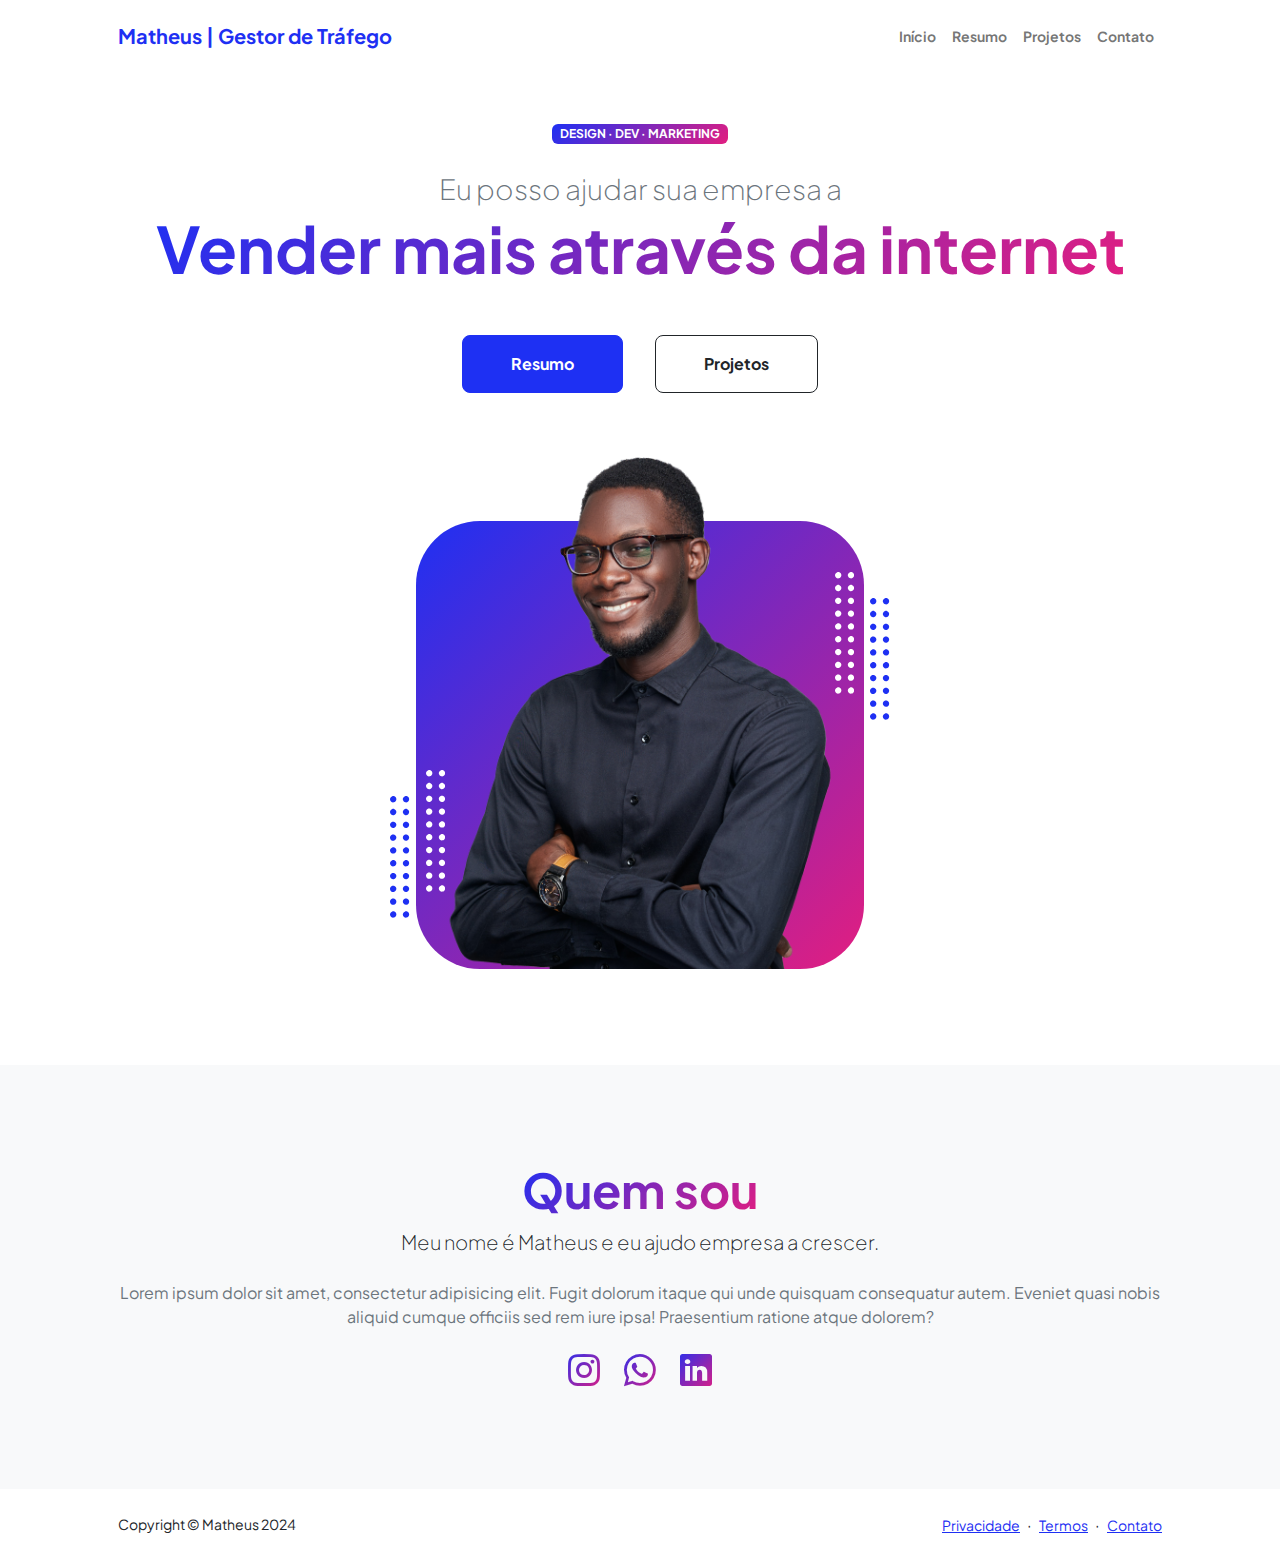
==== commit 57805494: "Alguns ajustes" ====
--- a/index.html
+++ b/index.html
@@ -1,11 +1,11 @@
 <!DOCTYPE html>
-<html lang="en">
+<html lang="pt-br">
     <head>
         <meta charset="utf-8" />
         <meta name="viewport" content="width=device-width, initial-scale=1, shrink-to-fit=no" />
         <meta name="description" content="" />
         <meta name="author" content="" />
-        <title>Matheus - Gestor de Tráfego</title>
+        <title>Matheus | Gestor de Tráfego</title>
         <!-- Favicon-->
         <link rel="icon" type="image/x-icon" href="assets/favicon.ico" />
         <!-- Custom Google font-->
@@ -22,7 +22,7 @@
             <!-- Navigation-->
             <nav class="navbar navbar-expand-lg navbar-light bg-white py-3">
                 <div class="container px-5">
-                    <a class="navbar-brand" href="index.html"><span class="fw-bolder text-primary">Matheus - Gestor de Tráfego</span></a>
+                    <a class="navbar-brand" href="index.html"><span class="fw-bolder text-primary">Matheus | Gestor de Tráfego</span></a>
                     <button class="navbar-toggler" type="button" data-bs-toggle="collapse" data-bs-target="#navbarSupportedContent" aria-controls="navbarSupportedContent" aria-expanded="false" aria-label="Toggle navigation"><span class="navbar-toggler-icon"></span></button>
                     <div class="collapse navbar-collapse" id="navbarSupportedContent">
                         <ul class="navbar-nav ms-auto mb-2 mb-lg-0 small fw-bolder">
@@ -181,13 +181,13 @@
                     <div class="row gx-5 justify-content-center">
                         <div class="col-xxl-8">
                             <div class="text-center my-5">
-                                <h2 class="display-5 fw-bolder"><span class="text-gradient d-inline">About Me</span></h2>
+                                <h2 class="display-5 fw-bolder"><span class="text-gradient d-inline">Quem sou</span></h2>
                                 <p class="lead fw-light mb-4">Meu nome é Matheus e eu ajudo empresa a crescer.</p>
                                 <p class="text-muted">Lorem ipsum dolor sit amet, consectetur adipisicing elit. Fugit dolorum itaque qui unde quisquam consequatur autem. Eveniet quasi nobis aliquid cumque officiis sed rem iure ipsa! Praesentium ratione atque dolorem?</p>
                                 <div class="d-flex justify-content-center fs-2 gap-4">
-                                    <a class="text-gradient" href="#!"><i class="bi bi-twitter"></i></a>
+                                    <a class="text-gradient" href="#!"><i class="bi bi-instagram"></i></a>
+                                    <a class="text-gradient" href="#!"><i class="bi bi-whatsapp"></i></a>
                                     <a class="text-gradient" href="#!"><i class="bi bi-linkedin"></i></a>
-                                    <a class="text-gradient" href="#!"><i class="bi bi-github"></i></a>
                                 </div>
                             </div>
                         </div>
@@ -199,7 +199,7 @@
         <footer class="bg-white py-4 mt-auto">
             <div class="container px-5">
                 <div class="row align-items-center justify-content-between flex-column flex-sm-row">
-                    <div class="col-auto"><div class="small m-0">Copyright &copy; Your Website 2023</div></div>
+                    <div class="col-auto"><div class="small m-0">Copyright &copy; Matheus 2024</div></div>
                     <div class="col-auto">
                         <a class="small" href="#!">Privacidade</a>
                         <span class="mx-1">&middot;</span>
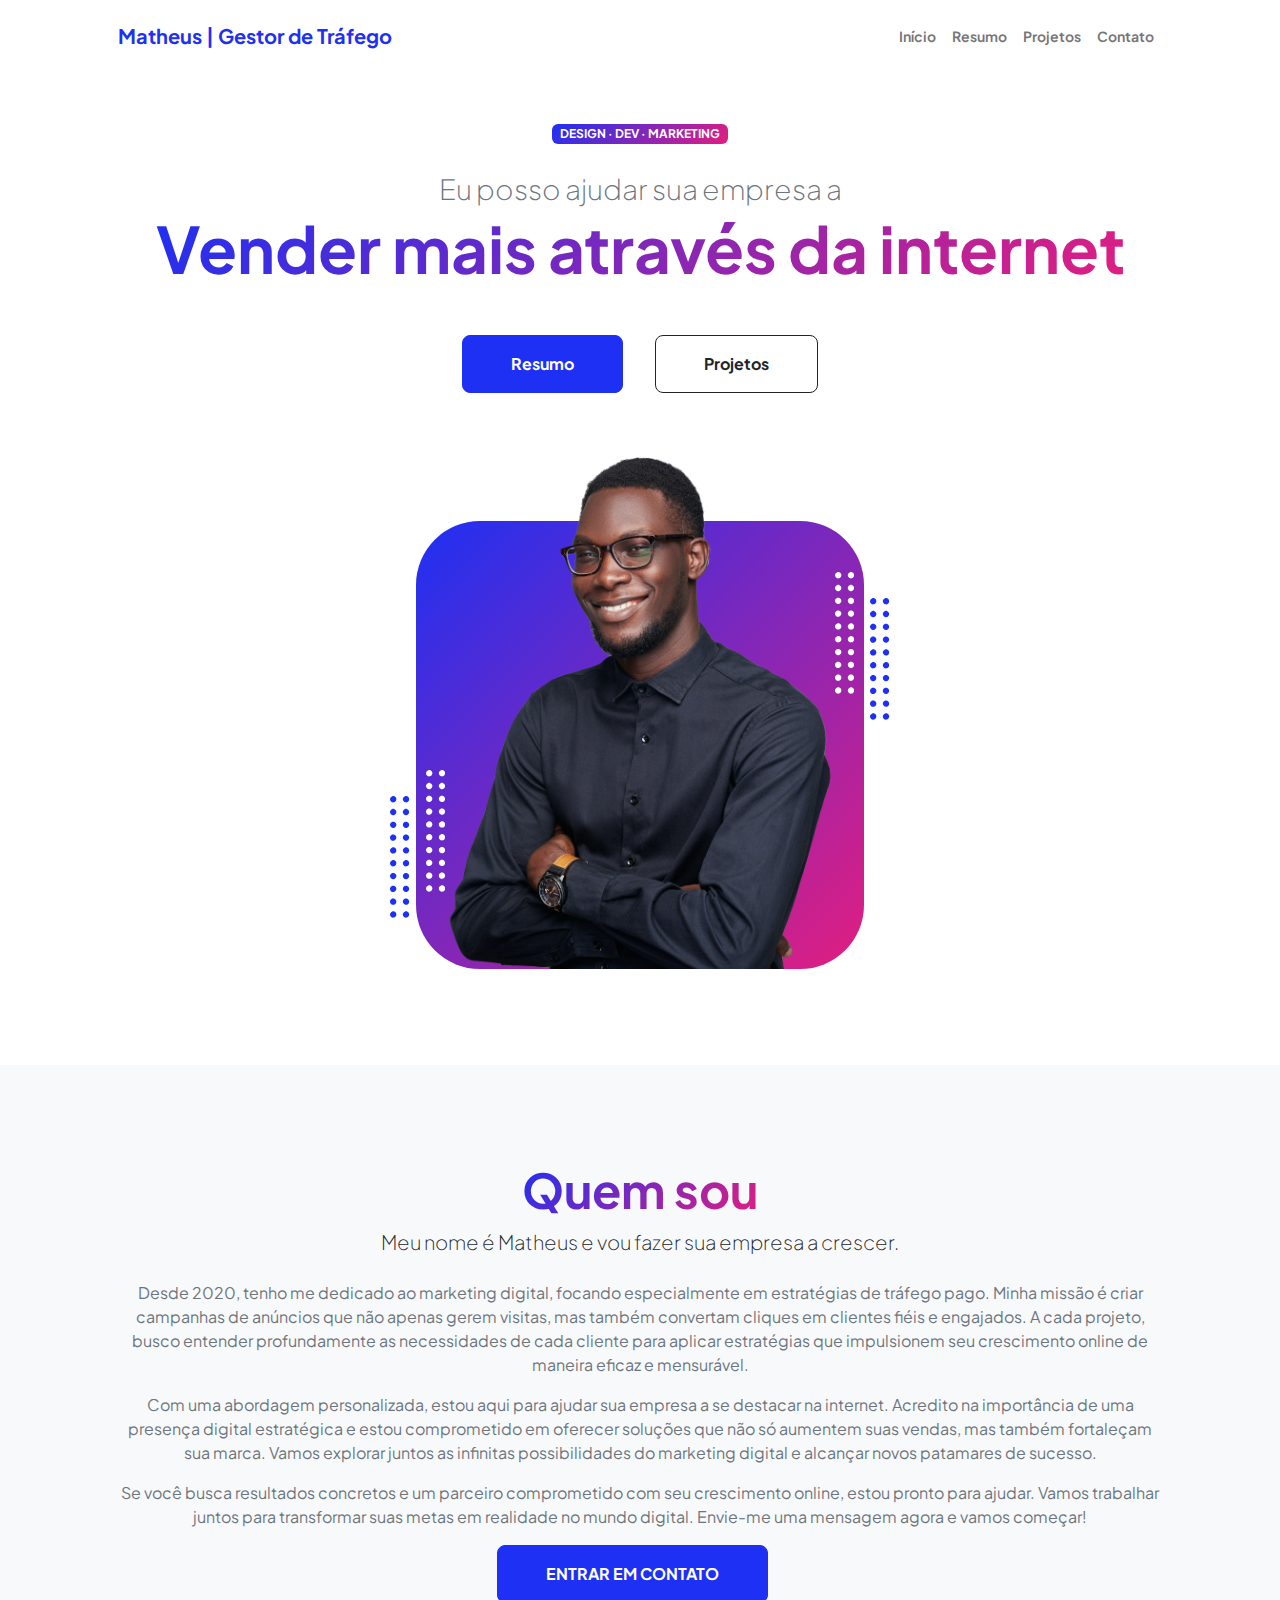
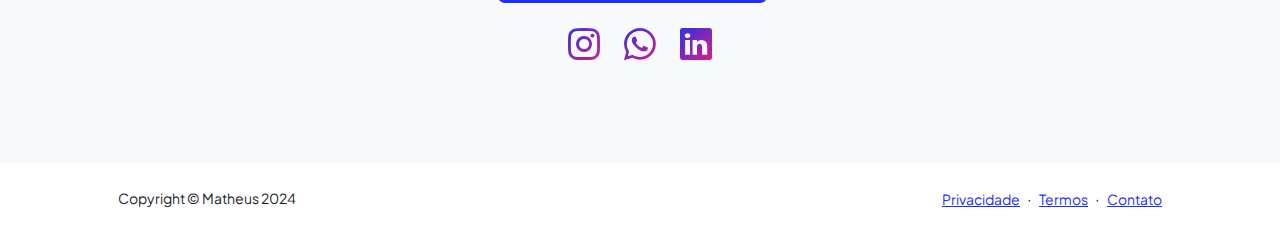
==== commit 36f538eb: "Update index.html" ====
--- a/index.html
+++ b/index.html
@@ -4,7 +4,7 @@
         <meta charset="utf-8" />
         <meta name="viewport" content="width=device-width, initial-scale=1, shrink-to-fit=no" />
         <meta name="description" content="" />
-        <meta name="author" content="" />
+        <meta name="author" content="Matheus Alcântara" />
         <title>Matheus | Gestor de Tráfego</title>
         <!-- Favicon-->
         <link rel="icon" type="image/x-icon" href="assets/favicon.ico" />
@@ -182,8 +182,13 @@
                         <div class="col-xxl-8">
                             <div class="text-center my-5">
                                 <h2 class="display-5 fw-bolder"><span class="text-gradient d-inline">Quem sou</span></h2>
-                                <p class="lead fw-light mb-4">Meu nome é Matheus e eu ajudo empresa a crescer.</p>
-                                <p class="text-muted">Lorem ipsum dolor sit amet, consectetur adipisicing elit. Fugit dolorum itaque qui unde quisquam consequatur autem. Eveniet quasi nobis aliquid cumque officiis sed rem iure ipsa! Praesentium ratione atque dolorem?</p>
+                                <p class="lead fw-light mb-4">Meu nome é Matheus e vou fazer sua empresa a crescer.</p>
+                                <p class="text-muted">Desde 2020, tenho me dedicado ao marketing digital, focando especialmente em estratégias de tráfego pago. Minha missão é criar campanhas de anúncios que não apenas gerem visitas, mas também convertam cliques em clientes fiéis e engajados. A cada projeto, busco entender profundamente as necessidades de cada cliente para aplicar estratégias que impulsionem seu crescimento online de maneira eficaz e mensurável.</p>
+                                <p class="text-muted">Com uma abordagem personalizada, estou aqui para ajudar sua empresa a se destacar na internet. Acredito na importância de uma presença digital estratégica e estou comprometido em oferecer soluções que não só aumentem suas vendas, mas também fortaleçam sua marca. Vamos explorar juntos as infinitas possibilidades do marketing digital e alcançar novos patamares de sucesso.</p>
+                                <p class="text-muted">Se você busca resultados concretos e um parceiro comprometido com seu crescimento online, estou pronto para ajudar. Vamos trabalhar juntos para transformar suas metas em realidade no mundo digital. Envie-me uma mensagem agora e vamos começar!</p>
+                                <div class="d-grid gap-3 d-sm-flex justify-content-sm-center justify-content-xxl-start mb-3">
+                                    <a class="btn btn-primary btn-lg px-5 py-3 me-sm-3 fs-6 fw-bolder" href="wa.me/+5569984130519">ENTRAR EM CONTATO</a>
+                                </div>
                                 <div class="d-flex justify-content-center fs-2 gap-4">
                                     <a class="text-gradient" href="#!"><i class="bi bi-instagram"></i></a>
                                     <a class="text-gradient" href="#!"><i class="bi bi-whatsapp"></i></a>
